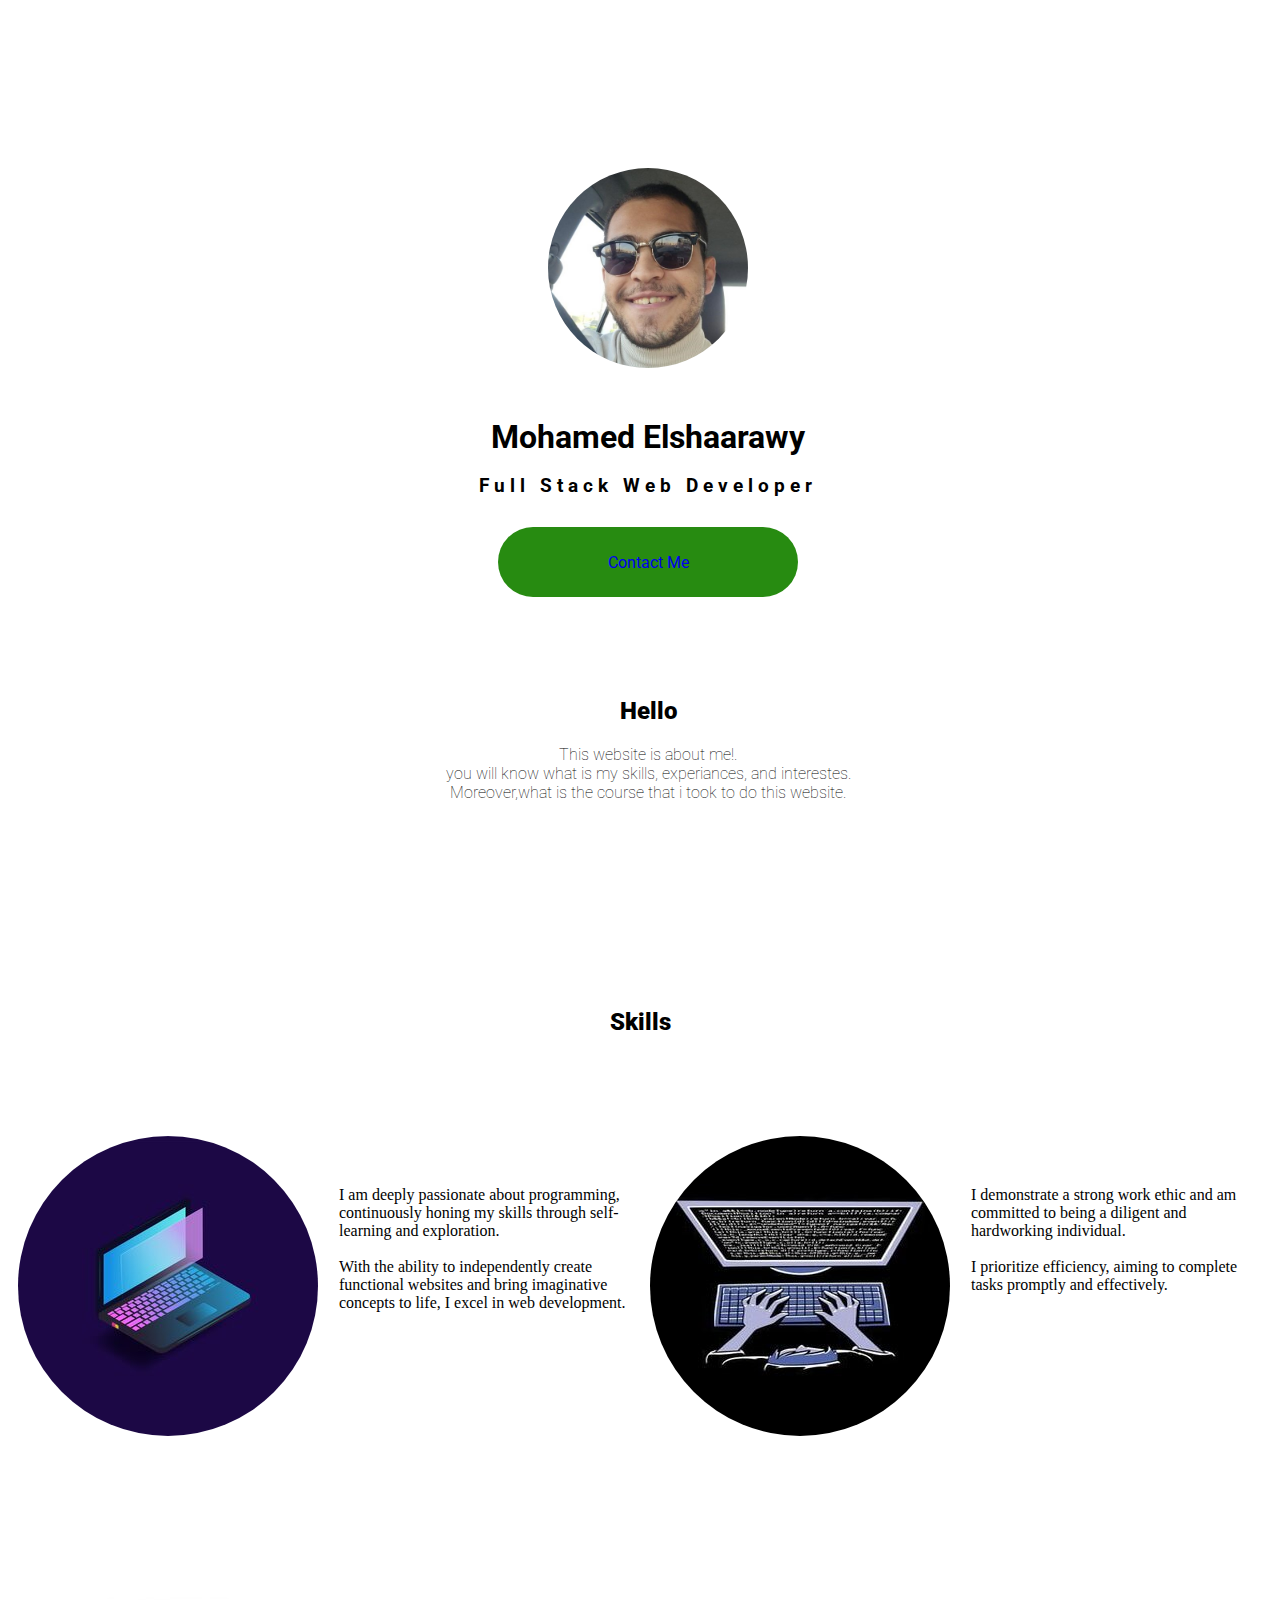
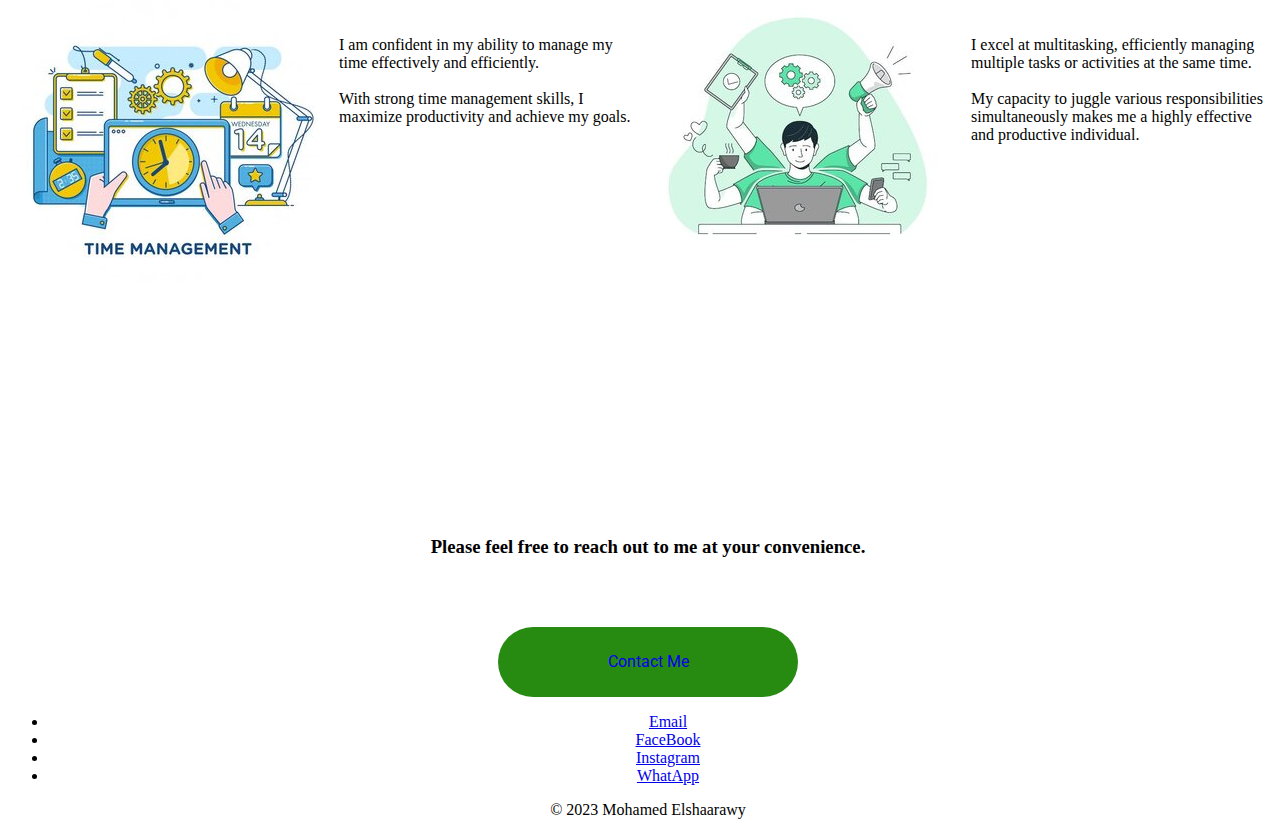
==== index.html @ 304c889e "Add files via upload" ====
<!DOCTYPE html>
<html lang="en" data-bs-theme = "dark">
<head>
    <meta charset="UTF-8">
    <meta name="viewport" content="width=device-width, initial-scale=1.0">
    <title>Document</title>
    <link href="https://cdn.jsdelivr.net/npm/bootstrap@5.3.0/dist/css/bootstrap.min.css" rel="stylesheet" integrity="sha384-9ndCyUaIbzAi2FUVXJi0CjmCapSmO7SnpJef0486qhLnuZ2cdeRhO02iuK6FUUVM" crossorigin="anonymous">
    <link rel = "stylesheet" href = "style.css">
</head>
<!-- name font: Roboto -->
<link rel="preconnect" href="https://fonts.googleapis.com">
<link rel="preconnect" href="https://fonts.gstatic.com" crossorigin>
<link href="https://fonts.googleapis.com/css2?family=Roboto:wght@300&display=swap" rel="stylesheet">
<body>
    <!-- hero section -->
    <div class = "hero">
        <div class = "block-of-me">
            <img class = "circle" src = "./me.jpg" alt = "photo of Mohamed Elshaarawy">
            <h1 class = "name">Mohamed Elshaarawy</h1> 
            <h3 class = "job">Full Stack Web Developer</h3>
            <div class = "botton">
                <a class = "botton-word" href = "http://127.0.0.1:3000/capstone project 2/contact.html">Contact Me</a>
            </div>
            <div class = "about">
                <h2 class = "hello">Hello</h2>
                <p class = "brief">This website is about me!.<br/>
                    you will know what is my skills, experiances, and interestes.<br/>
                    Moreover,what is the course that i took to do this website.
                </p>
            </div>        
        </div>
    </div>

    <!-- skills section -->
    <h2 class = "skills-title">Skills</h2>
    <div class = "skills">
        <div class = "skill-one">
            <img src = "./coding.jpg" alt = "coding image"/>
            <p>I am deeply passionate about programming, continuously honing my skills through self-learning and exploration.<br/><br/>
                With the ability to independently create functional websites and bring imaginative concepts to life, I excel in web development.
            </p>
        </div>
        <div class = "skill-two">
            <img src = "./hard-worker.jpg" alt = "hard working image"/>
            <p>I demonstrate a strong work ethic and am committed to being a diligent and hardworking individual.<br/><br/>
                I prioritize efficiency, aiming to complete tasks promptly and effectively.   
            </p> 
        </div>
        <div class = "skill-three">
            <img src = "./time-managment.jpg" alt = "tima managment image"/>
            <p>I am confident in my ability to manage my time effectively and efficiently.<br/><br/>
                With strong time management skills, I maximize productivity and achieve my goals.<br/><br/> 
            </p> 
        </div>
        <div class = "skill-four">
            <img src = "./multi-tasker.jpg" alt = "multi tasking image"/>
            <p>I excel at multitasking, efficiently managing multiple tasks or activities at the same time.<br/><br/>
                My capacity to juggle various responsibilities simultaneously makes me a highly effective and productive individual.
            </p>
        </div>
    </div>

    <!-- contact me -->
    <div class = "contact-section">
        <h3>Please feel free to reach out to me at your convenience.</h3>
        <div class = "botton-master-section">
            <div class = "botton-section">
                <a class = "botton-word" href = "http://127.0.0.1:3000/capstone project 2/contact.html">Contact Me</a>
            </div>
        </div>
        <div class="container">
            <footer class="py-3 my-4">
              <ul class="nav justify-content-center border-bottom pb-3 mb-3">
                <li class="nav-item"><a href="./contact.html" class="nav-link px-2 text-body-secondary">Email</a></li>
                <li class="nav-item"><a href="./contact.html" class="nav-link px-2 text-body-secondary">FaceBook</a></li>
                <li class="nav-item"><a href="./contact.html" class="nav-link px-2 text-body-secondary">Instagram</a></li>
                <li class="nav-item"><a href="./contact.html" class="nav-link px-2 text-body-secondary">WhatApp</a></li>
              </ul>
              <p class="text-center text-body-secondary">© 2023 Mohamed Elshaarawy</p>
            </footer>
          </div>
    </div>
</body>
</html>
---- style.css ----
.hero{
    height: 100vh;
    width:100vw;
    display: flex;
    flex-direction: column;
    justify-content: center;
    align-items: center;
}

.hero > .block-of-me{
    height: 500px;
    width: 500px;
    margin-top: -180px;
}

.hero > .block-of-me > .circle{
    border-radius: 50%;
    height: 200px;
    width: 200px;
    margin-left: 150px;
    margin-top: 50px;
    margin-bottom: 25px;
}

.hero > .block-of-me > .name{
    text-align: center;
    font-family: 'Roboto', sans-serif;
    margin-bottom: 10px;
}

.hero > .block-of-me > .job{
    text-align: center;
    font-family: 'Roboto', sans-serif;
    letter-spacing: 5px;
}

.hero > .block-of-me > .botton{
    border-radius: 50px;
    height: 70px;
    width: 300px;
    background-color: rgb(39, 139, 17);
    margin-left: 100px;
    margin-top: 30px;
    display: flex;
    justify-content: center;
    align-items: center;
}

.botton-word{
    text-align: center;
    font-family: 'Roboto', sans-serif;
    text-decoration: none !important;
}

.about > .hello{
    text-align: center;
    font-family: 'Roboto', sans-serif;
    font-weight: 900;
    margin-top: 100px;
}

.about > .brief{
    text-align: center;
    font-family: 'Roboto', sans-serif;
    font-weight: lighter;
    margin-top: 10px;
}


/* skills section */



.skills-title{
    text-align: center;
    font-family: 'Roboto', sans-serif;
    font-weight: 900;
    margin-top: 100px;
}

.skills{
    height: 100vh;
    display: grid;
    grid-template-columns: 1fr 1fr;
    grid-template-rows: 1fr 1fr;
    margin-top: 100px;
    margin-bottom: 100px;
}

.skills p{
    text-align: start;
    margin-top: 50px;
    margin-left: 10px;
}

.skills img{
    border-radius: 50%;
}

.skills > .skill-one{
    display: grid;
    grid-column: 1;
    grid-row: 1;
    margin-left: 10px;
    grid-template-columns: 1fr 1fr;
}

.skills > .skill-one > img{
    display: grid;
    grid-column: 1;
}


.skills > .skill-one > p{
    display: grid;
    grid-column: 2;
}

.skills > .skill-two{
    display: grid;
    grid-column: 2;
    grid-row: 1;
    margin-left: 10px;
    grid-template-columns: 1fr 1fr;
}

.skills > .skill-two > img{
    display: grid;
    grid-column: 1;
}


.skills > .skill-two > p{
    display: grid;
    grid-column: 2;
}


.skills > .skill-three{
    display: grid;
    grid-column: 1;
    grid-row: 2;
    margin-left: 10px;
    grid-template-columns: 1fr 1fr;
}

.skills > .skill-three > img{
    display: grid;
    grid-column: 1;
}


.skills > .skill-three > p{
    display: grid;
    grid-column: 2;
}


.skills > .skill-four{
    display: grid;
    grid-column: 2;
    grid-row: 2;
    margin-left: 10px;
    grid-template-columns: 1fr 1fr;
}

.skills > .skill-four > img{
    display: grid;
    grid-column: 1;
}


.skills > .skill-four > p{
    display: grid;
    grid-column: 2;
}

/* contact me section */
.contact-section{
    height: 30vh;
    width:100vw;
    text-align: center;
    align-items: center;
}

.contact-section > .botton-master-section{
    display: flex;
    justify-content: center;
    align-items: center;
}

.botton-section{
    border-radius: 50px;
    height: 70px;
    width: 300px;
    background-color: rgb(39, 139, 17);
    margin-top: 50px;
    display: flex;
    justify-content: center;
    align-items: center;
}

/* laptops */
@media (width <= 992px){
    /* skills section */

    .skills p{
        text-align: start;
        width:300px;
    }
        
    .skills > .skill-one{
        display: grid;
        grid-template-columns: 0;
        justify-content: center;
    }
    
    .skills > .skill-one > img{
        display: grid;
        grid-row: 1;
    }
    
    
    .skills > .skill-one > p{
        display: grid;
        grid-row: 2;
    }
    
    .skills > .skill-two{
        display: grid;
        grid-template-rows: 1fr 1fr;
        grid-template-columns: 0;
        justify-content: center;
    }
    
    .skills > .skill-two > img{
        display: grid;
        grid-row: 1;
    }
    
    
    .skills > .skill-two > p{
        display: grid;
        grid-row: 2;
    }
    
    
    .skills > .skill-three{
        display: grid;
        grid-template-rows: 1fr 1fr;
        grid-template-columns: 0;
        justify-content: center;
    }
    
    .skills > .skill-three > img{
        display: grid;
        grid-row: 1;
    }
    
    
    .skills > .skill-three > p{
        display: grid;
        grid-row: 2;
    }
    
    
    .skills > .skill-four{
        display: grid;
        grid-template-rows: 1fr 1fr;
        grid-template-columns: 0;
        justify-content: center;
    }
    
    .skills > .skill-four > img{
        display: grid;
        grid-row: 1;
    }
    
    
    .skills > .skill-four > p{
        display: grid;
        grid-row: 2;
    }
    
    /* contact me section */
    .contact-section{
        margin-top: 550px;
    }
}



/* tablits */
@media (width <= 768px){

    /* skills section */
    
    .skills{
        height: 200vh;
        display: grid;
        grid-template-rows: 1fr 1fr 1fr 1fr;
        display: flex;
        flex-direction: column;
        align-content: center;
    }
    
    .skills p{
        text-align: center;
    }
        
    .skills > .skill-one{
        display: grid;
        grid-row: 1;
        grid-template-rows: 1fr 1fr;
        width: 100vw;
        margin-bottom: 50px;
        margin-left: 0;
        justify-content: center;
    }
    
    .skills > .skill-two{
        display: grid;
        grid-row: 2;
        grid-template-rows: 1fr 1fr;
        margin-bottom: 50px;
        margin-left: 0;
        justify-content: center;
        width: 100vw;
    }    
    
    .skills > .skill-three{
        display: grid;
        grid-row: 3;
        grid-template-rows: 1fr 1fr;
        margin-bottom: 50px;
        margin-left: 0;
        justify-content: center;
        width: 100vw;
    }

    .skills > .skill-four{
        display: grid;
        grid-row: 4;
        grid-template-rows: 1fr 1fr;
        margin-bottom: 50px;
        margin-left: 0;
        justify-content: center;
        width: 100vw;
    }
    
    /* contact me section */
    .contact-section{
        margin-top: 1200px;
    }.hero{
        height: 100vh;
        width:100vw;
        display: flex;
        flex-direction: column;
        justify-content: center;
        align-items: center;
    }
    

}



/* phones */
@media (width <= 600px){

    .hero > .block-of-me{
        margin-bottom: 50px;
    }
    
    .hero > .block-of-me > .circle{
        height: 100px;
        width: 100px;
        margin-left: 200px;
        margin-top: 50px;
        margin-bottom: 25px;
    }
    
    .hero > .block-of-me > .name{
        font-size:large;
    }
    
    .hero > .block-of-me > .job{
        font-size:large;
    }
    
    .hero > .block-of-me > .botton{
        height: 35px;
        width: 150px;
        margin-left: 180px;
        margin-bottom: 0;
    }
    
    .botton-word{
        font-size:small;
    }
    
    .about > .hello{
        margin-top: 50px;
        font-size:large;
    }
    
    .about > .brief{
        font-size:small;
    }
    
    
    /* skills section */    
    
    .skills-title{
        font-size:large;
        margin-top: -200px;
        margin-right: 0px;
        margin-bottom: -50px;
        margin-left: 25px;
    }
    
    .skills{
        height: 50vh;/*****/
    }
    
    .skills p{
        font-size:small;
    }
        
    .skills img{
        height: 150px;
        width: 150px;
    }
    
    .skills > .skill-one{
        display: flex;
        flex-direction: column;
        align-items: center;
    }
    
    .skills > .skill-two{
        display: flex;
        flex-direction: column;
        align-items: center;
    }    
    
    .skills > .skill-three{
        display: flex;
        flex-direction: column;
        align-items: center;
    }

    .skills > .skill-four{
        display: flex;
        flex-direction: column;
        align-items: center;
    }
    
    /* contact me section */
    .contact-section{
        margin-top: 1200px;
    }

    .botton-section{
        height: 35px;
        width: 150px;
        display: flex;
        justify-content: center;
        flex-direction: column;
        align-items: center;
    }
        
    h3{
        font-size: large;
    }
    
}
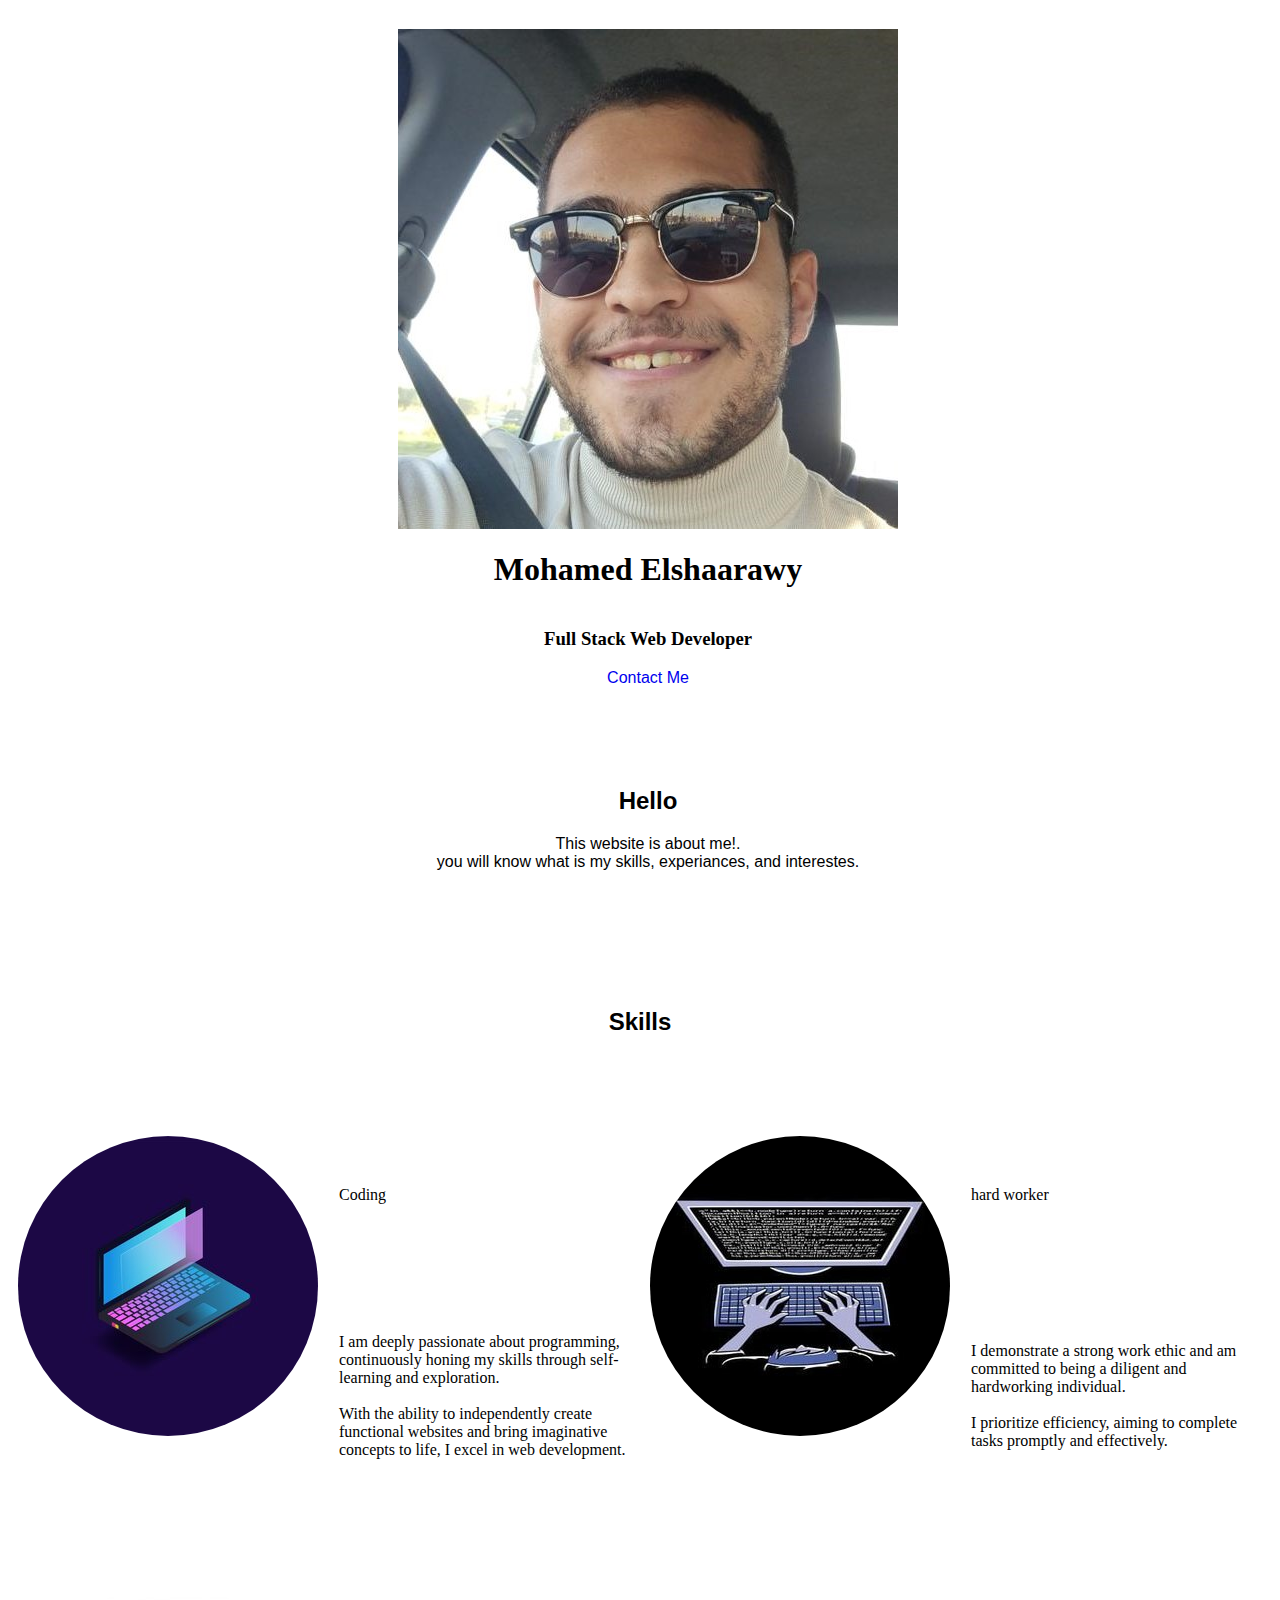
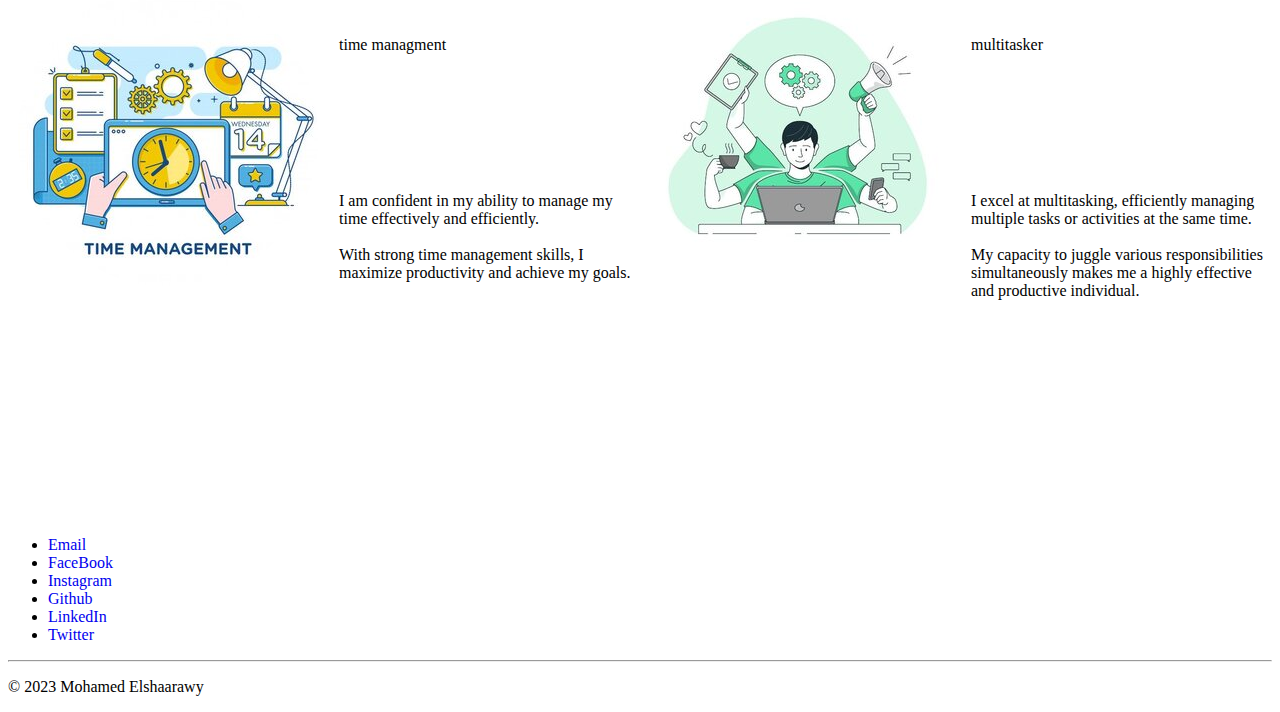
==== commit 9f441b43: "Update index.html" ====
--- a/index.html
+++ b/index.html
@@ -4,81 +4,70 @@
     <meta charset="UTF-8">
     <meta name="viewport" content="width=device-width, initial-scale=1.0">
     <title>Document</title>
-    <link href="https://cdn.jsdelivr.net/npm/bootstrap@5.3.0/dist/css/bootstrap.min.css" rel="stylesheet" integrity="sha384-9ndCyUaIbzAi2FUVXJi0CjmCapSmO7SnpJef0486qhLnuZ2cdeRhO02iuK6FUUVM" crossorigin="anonymous">
-    <link rel = "stylesheet" href = "style.css">
+    <link rel="stylesheet" href="style.css">
 </head>
-<!-- name font: Roboto -->
-<link rel="preconnect" href="https://fonts.googleapis.com">
-<link rel="preconnect" href="https://fonts.gstatic.com" crossorigin>
-<link href="https://fonts.googleapis.com/css2?family=Roboto:wght@300&display=swap" rel="stylesheet">
 <body>
     <!-- hero section -->
     <div class = "hero">
-        <div class = "block-of-me">
-            <img class = "circle" src = "./me.jpg" alt = "photo of Mohamed Elshaarawy">
-            <h1 class = "name">Mohamed Elshaarawy</h1> 
-            <h3 class = "job">Full Stack Web Developer</h3>
-            <div class = "botton">
-                <a class = "botton-word" href = "http://127.0.0.1:3000/capstone project 2/contact.html">Contact Me</a>
-            </div>
-            <div class = "about">
-                <h2 class = "hello">Hello</h2>
-                <p class = "brief">This website is about me!.<br/>
-                    you will know what is my skills, experiances, and interestes.<br/>
-                    Moreover,what is the course that i took to do this website.
-                </p>
-            </div>        
+        <img title = "Mohamed" class = "circle" src = "./me.jpg" alt = "photo of Mohamed Elshaarawy">
+        <h1 class = "name">Mohamed Elshaarawy</h1> 
+        <h3 class = "job">Full Stack Web Developer</h3>
+        <div class = "botton" onclick = "myfunction()">
+            <a class = "botton-word" href = "http://127.0.0.1:3000/capstone 2/version 2/contact.html">Contact Me</a>
         </div>
+        <div class = "about">
+            <h2 class = "hello">Hello</h2>
+            <p class = "brief">This website is about me!.<br/>
+                you will know what is my skills, experiances, and interestes.<br/>
+            </p>
+        </div>        
     </div>
 
     <!-- skills section -->
-    <h2 class = "skills-title">Skills</h2>
-    <div class = "skills">
-        <div class = "skill-one">
-            <img src = "./coding.jpg" alt = "coding image"/>
-            <p>I am deeply passionate about programming, continuously honing my skills through self-learning and exploration.<br/><br/>
-                With the ability to independently create functional websites and bring imaginative concepts to life, I excel in web development.
-            </p>
-        </div>
-        <div class = "skill-two">
-            <img src = "./hard-worker.jpg" alt = "hard working image"/>
-            <p>I demonstrate a strong work ethic and am committed to being a diligent and hardworking individual.<br/><br/>
-                I prioritize efficiency, aiming to complete tasks promptly and effectively.   
-            </p> 
-        </div>
-        <div class = "skill-three">
-            <img src = "./time-managment.jpg" alt = "tima managment image"/>
-            <p>I am confident in my ability to manage my time effectively and efficiently.<br/><br/>
-                With strong time management skills, I maximize productivity and achieve my goals.<br/><br/> 
-            </p> 
-        </div>
-        <div class = "skill-four">
-            <img src = "./multi-tasker.jpg" alt = "multi tasking image"/>
-            <p>I excel at multitasking, efficiently managing multiple tasks or activities at the same time.<br/><br/>
-                My capacity to juggle various responsibilities simultaneously makes me a highly effective and productive individual.
-            </p>
-        </div>
+    <div id="skill-container">
+        <h2 class = "skills-title">Skills</h2>
+        <div class = "skills">
+            <div class = "skill-one">
+                <img src = "./coding.jpg" alt = "coding image"/>
+                <p><span>Coding</span><br>I am deeply passionate about programming, continuously honing my skills through self-learning and exploration.<br/><br/>
+                    With the ability to independently create functional websites and bring imaginative concepts to life, I excel in web development.
+                </p>
+            </div>
+            <div class = "skill-two">
+                <img src = "./hard-worker.jpg" alt = "hard working image"/>
+                <p><span>hard worker</span><br>I demonstrate a strong work ethic and am committed to being a diligent and hardworking individual.<br/><br/>
+                    I prioritize efficiency, aiming to complete tasks promptly and effectively.   
+                </p> 
+            </div>
+            <div class = "skill-three">
+                <img src = "./time-managment.jpg" alt = "tima managment image"/>
+                <p><span>time managment</span><br>I am confident in my ability to manage my time effectively and efficiently.<br/><br/>
+                    With strong time management skills, I maximize productivity and achieve my goals.<br/><br/> 
+                </p> 
+            </div>
+            <div class = "skill-four">
+                <img src = "./multi-tasker.jpg" alt = "multi tasking image"/>
+                <p><span>multitasker</span><br>I excel at multitasking, efficiently managing multiple tasks or activities at the same time.<br/><br/>
+                    My capacity to juggle various responsibilities simultaneously makes me a highly effective and productive individual.
+                </p>
+            </div>
+        </div>    
     </div>
+    <!-- contact me -->
+    <footer>
+        <ul>
+        <li><a style = "text-decoration: none;" href="./contact.html">Email</a></li>
+        <li><a style = "text-decoration: none;" href="./contact.html">FaceBook</a></li>
+        <li><a style = "text-decoration: none;" href="./contact.html">Instagram</a></li>
+        <li><a style = "text-decoration: none;" href="./contact.html">Github</a></li>
+        <li><a style = "text-decoration: none;" href="./contact.html">LinkedIn</a></li>
+        <li><a style = "text-decoration: none;" href="./contact.html">Twitter</a></li>
+        </ul>
+        <hr>
+        <p class="text-center text-body-secondary">© 2023 Mohamed Elshaarawy</p>
+    </footer>
+    <script src="https://ajax.googleapis.com/ajax/libs/jquery/3.7.0/jquery.min.js"></script>
+    <script src="index.js" charset="UTF-8"></script>
 
-    <!-- contact me -->
-    <div class = "contact-section">
-        <h3>Please feel free to reach out to me at your convenience.</h3>
-        <div class = "botton-master-section">
-            <div class = "botton-section">
-                <a class = "botton-word" href = "http://127.0.0.1:3000/capstone project 2/contact.html">Contact Me</a>
-            </div>
-        </div>
-        <div class="container">
-            <footer class="py-3 my-4">
-              <ul class="nav justify-content-center border-bottom pb-3 mb-3">
-                <li class="nav-item"><a href="./contact.html" class="nav-link px-2 text-body-secondary">Email</a></li>
-                <li class="nav-item"><a href="./contact.html" class="nav-link px-2 text-body-secondary">FaceBook</a></li>
-                <li class="nav-item"><a href="./contact.html" class="nav-link px-2 text-body-secondary">Instagram</a></li>
-                <li class="nav-item"><a href="./contact.html" class="nav-link px-2 text-body-secondary">WhatApp</a></li>
-              </ul>
-              <p class="text-center text-body-secondary">© 2023 Mohamed Elshaarawy</p>
-            </footer>
-          </div>
-    </div>
 </body>
-</html>+</html>
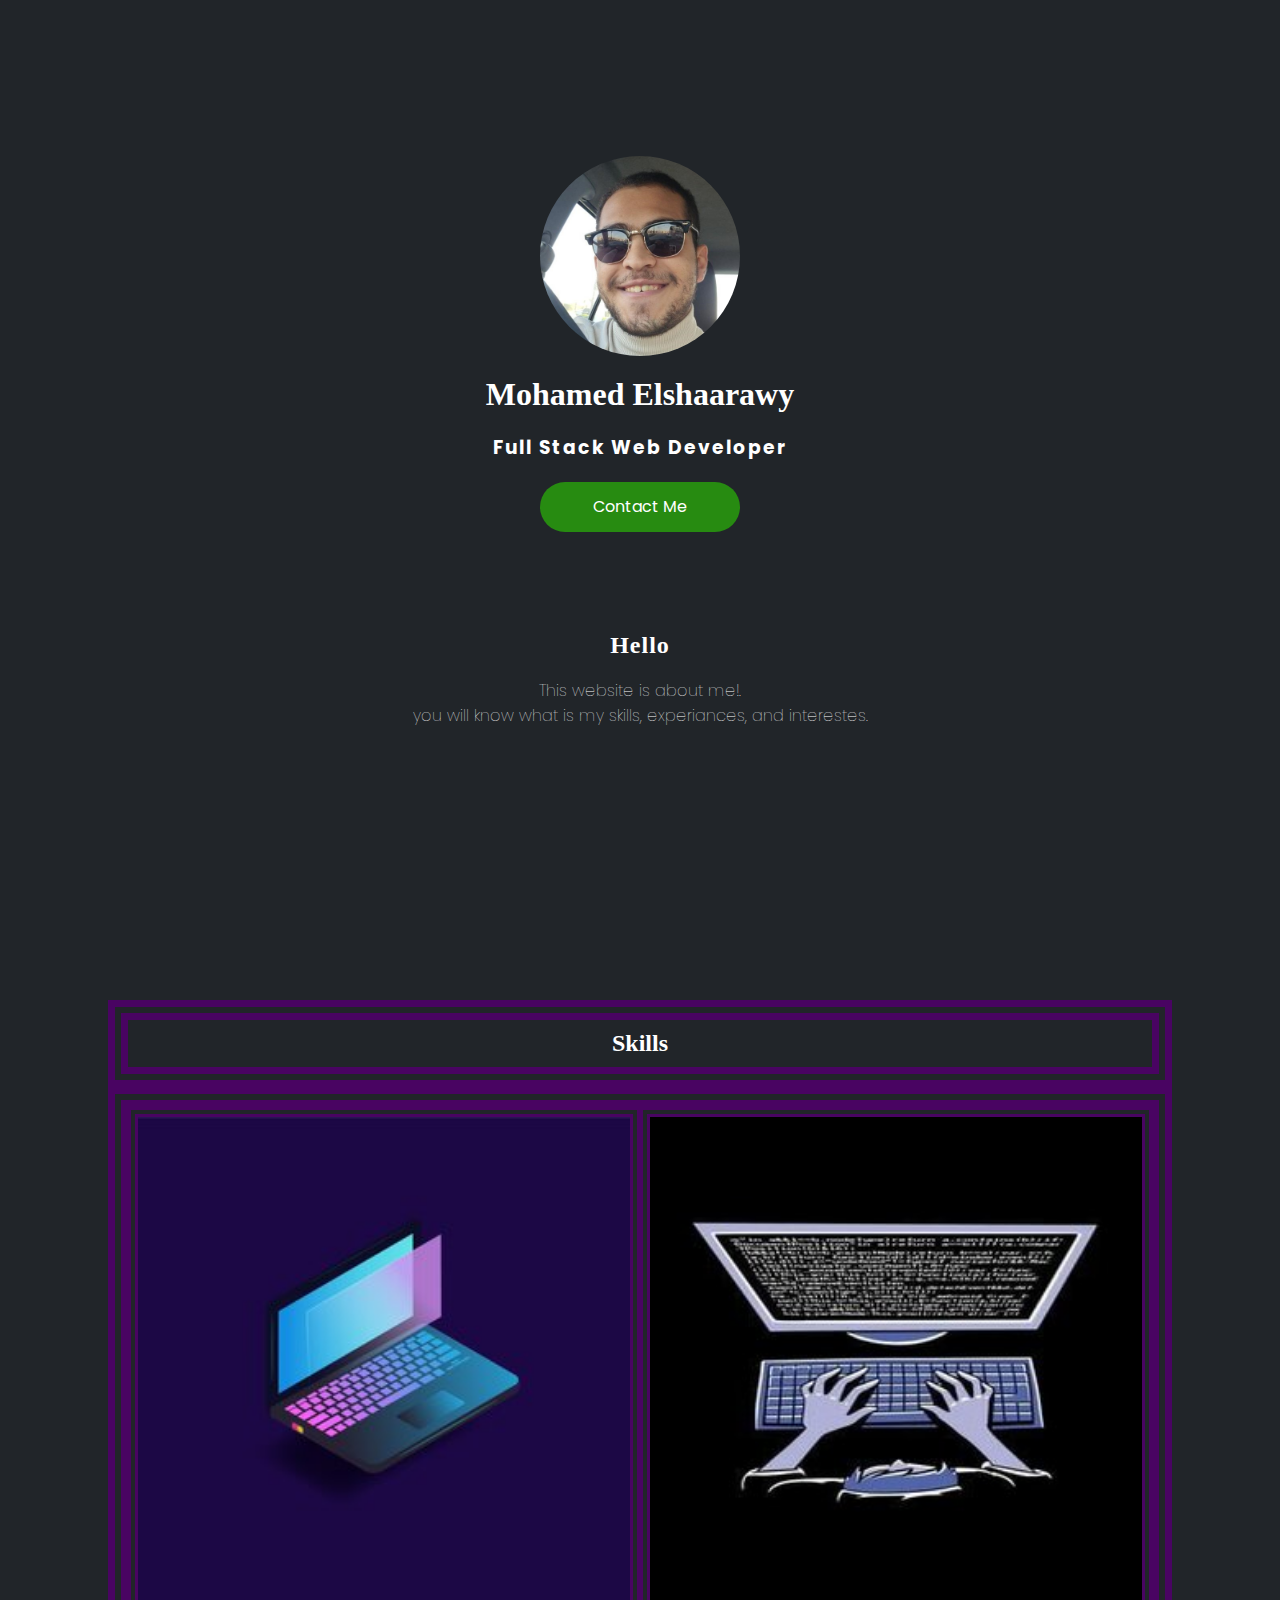
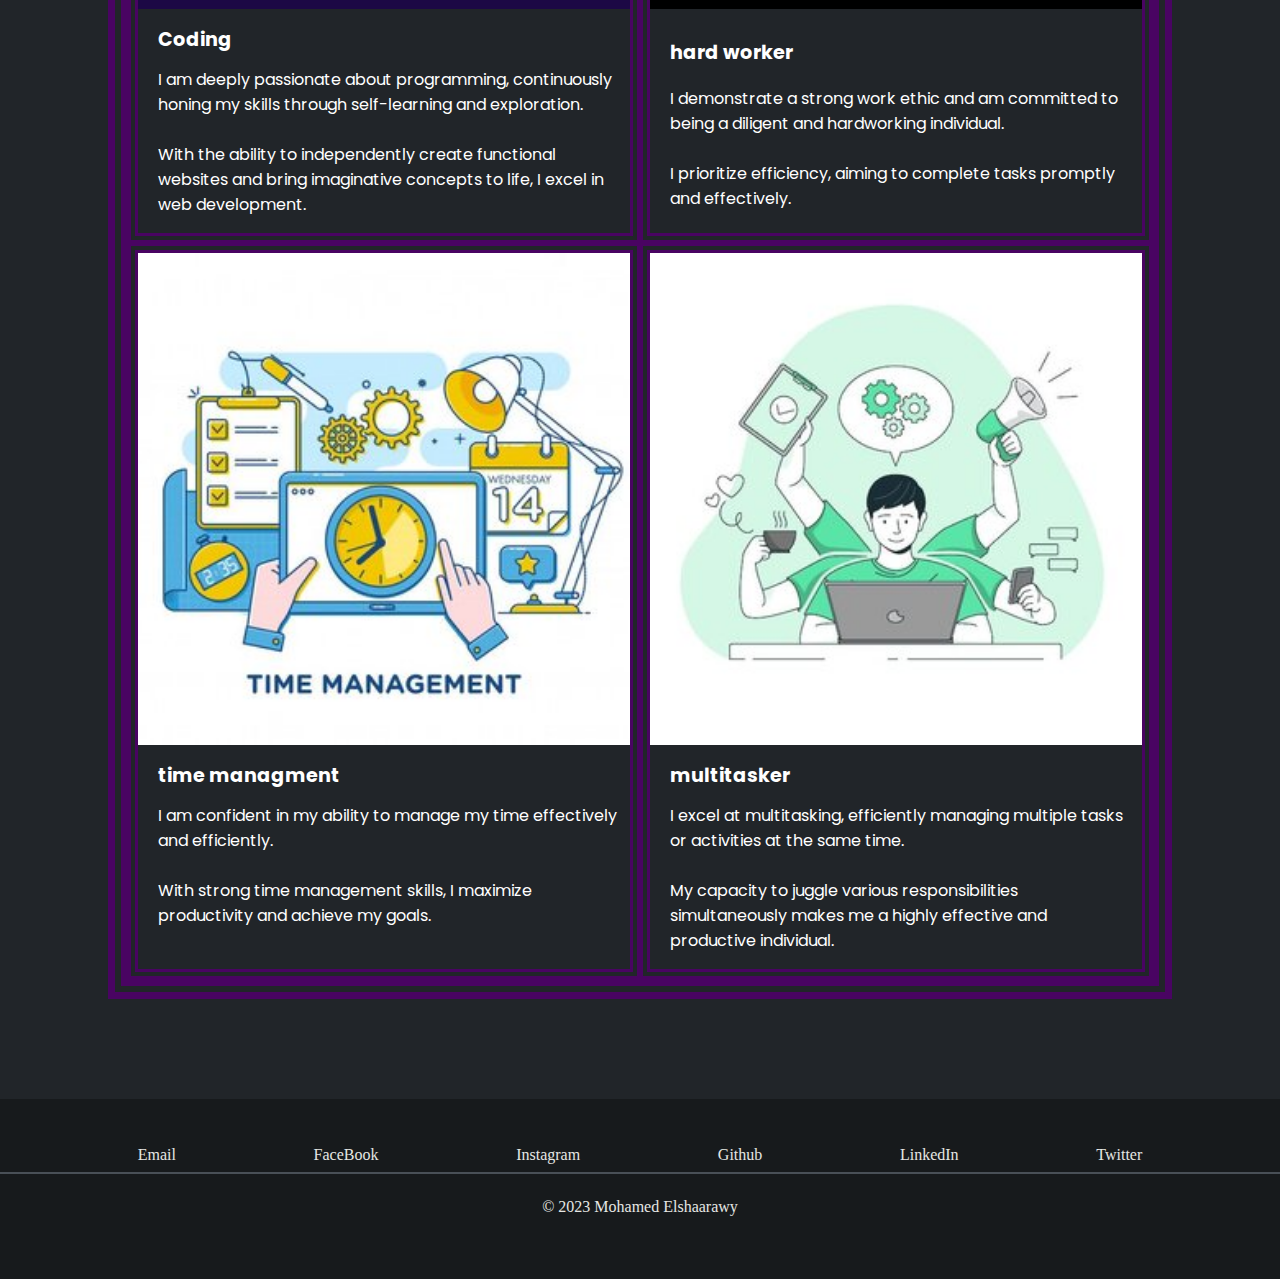
==== commit fcdfecc6: "Update index.html" ====
--- a/index.html
+++ b/index.html
@@ -13,7 +13,7 @@
         <h1 class = "name">Mohamed Elshaarawy</h1> 
         <h3 class = "job">Full Stack Web Developer</h3>
         <div class = "botton" onclick = "myfunction()">
-            <a class = "botton-word" href = "http://127.0.0.1:3000/capstone 2/version 2/contact.html">Contact Me</a>
+            <a class = "botton-word" href="./contact.html">Contact Me</a>
         </div>
         <div class = "about">
             <h2 class = "hello">Hello</h2>
--- a/style.css
+++ b/style.css
@@ -1,477 +1,336 @@
+/* general */
+@import url('https://fonts.googleapis.com/css2?family=Poppins:wght@300&display=swap');
+
+body{
+    background-color: #212529;
+    margin: 0;
+    padding: 0;
+    color: white;
+    overflow-x: hidden;
+}
+
+/* hero section */
 .hero{
+    display: flex;
+    flex-direction: column;
+    justify-content: center;
+    align-items: center;
     height: 100vh;
     width:100vw;
-    display: flex;
-    flex-direction: column;
-    justify-content: center;
-    align-items: center;
-}
-
-.hero > .block-of-me{
-    height: 500px;
-    width: 500px;
-    margin-top: -180px;
-}
-
-.hero > .block-of-me > .circle{
+}
+
+.hero .circle{
     border-radius: 50%;
     height: 200px;
     width: 200px;
-    margin-left: 150px;
-    margin-top: 50px;
-    margin-bottom: 25px;
-}
-
-.hero > .block-of-me > .name{
-    text-align: center;
-    font-family: 'Roboto', sans-serif;
-    margin-bottom: 10px;
-}
-
-.hero > .block-of-me > .job{
-    text-align: center;
-    font-family: 'Roboto', sans-serif;
-    letter-spacing: 5px;
-}
-
-.hero > .block-of-me > .botton{
+}
+
+.hero .name{
+    text-align: center;
+    margin: 0;
+    padding: 0;
+    padding: 20px 0;
+}
+
+.hero .job{
+    text-align: center;
+    font-family: 'Poppins', sans-serif;
+    letter-spacing: 2px;
+    margin: 0;
+    padding: 0;
+}
+
+.hero .botton{
+    justify-content: center;
+    align-items: center;
     border-radius: 50px;
-    height: 70px;
-    width: 300px;
+    height: 50px;
+    width: 200px;
     background-color: rgb(39, 139, 17);
-    margin-left: 100px;
-    margin-top: 30px;
-    display: flex;
-    justify-content: center;
-    align-items: center;
+    display: flex;
+    margin-top: 20px;
+    cursor: pointer;
 }
 
 .botton-word{
     text-align: center;
-    font-family: 'Roboto', sans-serif;
+    font-family: 'Poppins', sans-serif;
     text-decoration: none !important;
-}
-
-.about > .hello{
-    text-align: center;
-    font-family: 'Roboto', sans-serif;
+    color: white;
+}
+
+.botton:hover{
+    background-color: rgba(39, 139, 17, 0.619);
+}
+
+/* about */
+.about .hello{
+    text-align: center;
     font-weight: 900;
     margin-top: 100px;
-}
-
-.about > .brief{
-    text-align: center;
-    font-family: 'Roboto', sans-serif;
+    letter-spacing: 1px;
+}
+
+.about .brief{
+    text-align: center;
+    font-family: 'Poppins', sans-serif;
     font-weight: lighter;
     margin-top: 10px;
 }
 
 
 /* skills section */
-
-
+#skill-container{
+    display: flex;
+    justify-content: center;
+    align-items: center;
+    flex-direction: column;
+    margin-bottom: 100px;
+}
+
+#skill-container p{
+    font-family: 'Poppins', sans-serif;
+    margin-left: 20px;
+    margin-right: 10px;
+    line-height: 25px;
+}
+
+#skill-container span{
+    font-weight: bold;
+    font-size: larger;
+    margin: 0;
+    padding: 0;
+    margin-top: 2px;
+    margin-bottom: -10px;
+}
 
 .skills-title{
     text-align: center;
-    font-family: 'Roboto', sans-serif;
     font-weight: 900;
+    margin: 0;
+    padding: 0;
     margin-top: 100px;
+    border: 20px double #490462;
+    width: 80%;
+    padding: 10px 0px;
 }
 
 .skills{
-    height: 100vh;
     display: grid;
     grid-template-columns: 1fr 1fr;
     grid-template-rows: 1fr 1fr;
-    margin-top: 100px;
-    margin-bottom: 100px;
-}
-
-.skills p{
-    text-align: start;
-    margin-top: 50px;
-    margin-left: 10px;
-}
-
-.skills img{
-    border-radius: 50%;
-}
-
-.skills > .skill-one{
+    border: 20px double #490462;
+    width: 80%;
+    height: 20%;
+}
+
+.skills .skill-one{
     display: grid;
     grid-column: 1;
     grid-row: 1;
-    margin-left: 10px;
-    grid-template-columns: 1fr 1fr;
-}
-
-.skills > .skill-one > img{
-    display: grid;
-    grid-column: 1;
-}
-
-
-.skills > .skill-one > p{
-    display: grid;
-    grid-column: 2;
-}
-
-.skills > .skill-two{
+    grid-template-columns: 1fr 1fr;
+    border: 10px double #490462;
+}
+
+.skill-one img{
+    display: grid;
+    grid-column: 1;
+}
+
+
+.skill-one p{
+    display: grid;
+    grid-column: 2;
+}
+
+.skills .skill-two{
     display: grid;
     grid-column: 2;
     grid-row: 1;
-    margin-left: 10px;
-    grid-template-columns: 1fr 1fr;
-}
-
-.skills > .skill-two > img{
-    display: grid;
-    grid-column: 1;
-}
-
-
-.skills > .skill-two > p{
-    display: grid;
-    grid-column: 2;
-}
-
-
-.skills > .skill-three{
+    grid-template-columns: 1fr 1fr;
+    border: 10px double #490462;
+}
+
+.skill-two img{
+    display: grid;
+    grid-column: 1;
+}
+
+
+.skill-two p{
+    display: grid;
+    grid-column: 2;
+}
+
+
+.skills .skill-three{
     display: grid;
     grid-column: 1;
     grid-row: 2;
-    margin-left: 10px;
-    grid-template-columns: 1fr 1fr;
-}
-
-.skills > .skill-three > img{
-    display: grid;
-    grid-column: 1;
-}
-
-
-.skills > .skill-three > p{
-    display: grid;
-    grid-column: 2;
-}
-
-
-.skills > .skill-four{
+    grid-template-columns: 1fr 1fr;
+    border: 10px double #490462;
+}
+
+.skill-three img{
+    display: grid;
+    grid-column: 1;
+}
+
+
+.skill-three p{
+    display: grid;
+    grid-column: 2;
+}
+
+
+.skills .skill-four{
     display: grid;
     grid-column: 2;
     grid-row: 2;
-    margin-left: 10px;
-    grid-template-columns: 1fr 1fr;
-}
-
-.skills > .skill-four > img{
-    display: grid;
-    grid-column: 1;
-}
-
-
-.skills > .skill-four > p{
+    grid-template-columns: 1fr 1fr;
+    border: 10px double #490462;
+}
+
+.skill-four img{
+    display: grid;
+    grid-column: 1;
+}
+
+
+.skill-four p{
     display: grid;
     grid-column: 2;
 }
 
 /* contact me section */
-.contact-section{
-    height: 30vh;
-    width:100vw;
-    text-align: center;
-    align-items: center;
-}
-
-.contact-section > .botton-master-section{
-    display: flex;
+footer{
+    display: flex;
+    flex-direction: column;
+    align-items: center;
     justify-content: center;
-    align-items: center;
-}
-
-.botton-section{
-    border-radius: 50px;
-    height: 70px;
-    width: 300px;
-    background-color: rgb(39, 139, 17);
-    margin-top: 50px;
-    display: flex;
-    justify-content: center;
-    align-items: center;
+    text-align: center;
+
+    margin: 0;
+    padding: 0;
+    background-color: #171a1c;
+    width: 100vw;
+    height: 20vh;
+}
+
+footer ul{
+    display: flex;
+    justify-content: space-evenly;
+    align-items: center;
+    list-style: none;
+    width: 100%;
+    margin: 0;
+    padding: 0;
+}
+
+footer a{
+    color: #e6e7e4;
+}
+
+footer p{
+    color: #e6e7e4;
+}
+
+hr {
+    width: 100%;
+    border: 1px solid #495057;
 }
 
 /* laptops */
-@media (width <= 992px){
+@media (max-width:1500px){
     /* skills section */
-
-    .skills p{
-        text-align: start;
-        width:300px;
-    }
-        
-    .skills > .skill-one{
-        display: grid;
-        grid-template-columns: 0;
-        justify-content: center;
-    }
-    
-    .skills > .skill-one > img{
+    .skill .skill-one{
+        grid-template-rows: 1fr 1fr;
+        grid-template-columns: none;
+    }
+    .skill-one img{
         display: grid;
         grid-row: 1;
-    }
-    
-    
-    .skills > .skill-one > p{
+        grid-column: none;
+        width: 100%;
+    }
+    
+    .skill-one p{
         display: grid;
         grid-row: 2;
-    }
-    
-    .skills > .skill-two{
-        display: grid;
+        grid-column: none;
+    }
+    
+    .skill .skill-two{
         grid-template-rows: 1fr 1fr;
-        grid-template-columns: 0;
-        justify-content: center;
-    }
-    
-    .skills > .skill-two > img{
+        grid-template-columns: none;
+    }
+    .skill-two img{
         display: grid;
         grid-row: 1;
-    }
-    
-    
-    .skills > .skill-two > p{
+        grid-column: none;
+        width: 100%;
+    }
+    
+    .skill-two p{
         display: grid;
         grid-row: 2;
-    }
-    
-    
-    .skills > .skill-three{
-        display: grid;
+        grid-column: none;
+    }
+    
+    .skill .skill-three{
         grid-template-rows: 1fr 1fr;
-        grid-template-columns: 0;
-        justify-content: center;
-    }
-    
-    .skills > .skill-three > img{
+        grid-template-columns: none;
+    }
+    .skill-three img{
         display: grid;
         grid-row: 1;
-    }
-    
-    
-    .skills > .skill-three > p{
+        grid-column: none;
+        width: 100%;
+    }
+    
+    .skill-three p{
         display: grid;
         grid-row: 2;
-    }
-    
-    
-    .skills > .skill-four{
-        display: grid;
+        grid-column: none;
+    }
+
+    .skill .skill-four{
         grid-template-rows: 1fr 1fr;
-        grid-template-columns: 0;
-        justify-content: center;
-    }
-    
-    .skills > .skill-four > img{
+        grid-template-columns: none;
+    }
+    .skill-four img{
         display: grid;
         grid-row: 1;
-    }
-    
-    
-    .skills > .skill-four > p{
+        grid-column: none;
+        width: 100%;
+    }
+
+    .skill-four p{
         display: grid;
         grid-row: 2;
-    }
-    
+        grid-column: none;
+    }
+}
+
+
+
+/* tablits */
+@media (max-width:768px){
+    /* skills section */
+    .skills{
+        display: block;
+    }
+}
+
+/* small phones */
+@media(max-width:400px){
     /* contact me section */
-    .contact-section{
-        margin-top: 550px;
-    }
-}
-
-
-
-/* tablits */
-@media (width <= 768px){
-
-    /* skills section */
-    
-    .skills{
-        height: 200vh;
-        display: grid;
-        grid-template-rows: 1fr 1fr 1fr 1fr;
-        display: flex;
+    footer{
+        height:35vh;
+    }
+    footer ul{
         flex-direction: column;
-        align-content: center;
-    }
-    
-    .skills p{
-        text-align: center;
-    }
-        
-    .skills > .skill-one{
-        display: grid;
-        grid-row: 1;
-        grid-template-rows: 1fr 1fr;
-        width: 100vw;
-        margin-bottom: 50px;
-        margin-left: 0;
-        justify-content: center;
-    }
-    
-    .skills > .skill-two{
-        display: grid;
-        grid-row: 2;
-        grid-template-rows: 1fr 1fr;
-        margin-bottom: 50px;
-        margin-left: 0;
-        justify-content: center;
-        width: 100vw;
-    }    
-    
-    .skills > .skill-three{
-        display: grid;
-        grid-row: 3;
-        grid-template-rows: 1fr 1fr;
-        margin-bottom: 50px;
-        margin-left: 0;
-        justify-content: center;
-        width: 100vw;
-    }
-
-    .skills > .skill-four{
-        display: grid;
-        grid-row: 4;
-        grid-template-rows: 1fr 1fr;
-        margin-bottom: 50px;
-        margin-left: 0;
-        justify-content: center;
-        width: 100vw;
-    }
-    
-    /* contact me section */
-    .contact-section{
-        margin-top: 1200px;
-    }.hero{
-        height: 100vh;
-        width:100vw;
-        display: flex;
-        flex-direction: column;
-        justify-content: center;
-        align-items: center;
-    }
-    
-
-}
-
-
-
-/* phones */
-@media (width <= 600px){
-
-    .hero > .block-of-me{
-        margin-bottom: 50px;
-    }
-    
-    .hero > .block-of-me > .circle{
-        height: 100px;
-        width: 100px;
-        margin-left: 200px;
-        margin-top: 50px;
-        margin-bottom: 25px;
-    }
-    
-    .hero > .block-of-me > .name{
-        font-size:large;
-    }
-    
-    .hero > .block-of-me > .job{
-        font-size:large;
-    }
-    
-    .hero > .block-of-me > .botton{
-        height: 35px;
-        width: 150px;
-        margin-left: 180px;
-        margin-bottom: 0;
-    }
-    
-    .botton-word{
-        font-size:small;
-    }
-    
-    .about > .hello{
-        margin-top: 50px;
-        font-size:large;
-    }
-    
-    .about > .brief{
-        font-size:small;
-    }
-    
-    
-    /* skills section */    
-    
-    .skills-title{
-        font-size:large;
-        margin-top: -200px;
-        margin-right: 0px;
-        margin-bottom: -50px;
-        margin-left: 25px;
-    }
-    
-    .skills{
-        height: 50vh;/*****/
-    }
-    
-    .skills p{
-        font-size:small;
-    }
-        
-    .skills img{
-        height: 150px;
-        width: 150px;
-    }
-    
-    .skills > .skill-one{
-        display: flex;
-        flex-direction: column;
-        align-items: center;
-    }
-    
-    .skills > .skill-two{
-        display: flex;
-        flex-direction: column;
-        align-items: center;
-    }    
-    
-    .skills > .skill-three{
-        display: flex;
-        flex-direction: column;
-        align-items: center;
-    }
-
-    .skills > .skill-four{
-        display: flex;
-        flex-direction: column;
-        align-items: center;
-    }
-    
-    /* contact me section */
-    .contact-section{
-        margin-top: 1200px;
-    }
-
-    .botton-section{
-        height: 35px;
-        width: 150px;
-        display: flex;
-        justify-content: center;
-        flex-direction: column;
-        align-items: center;
-    }
-        
-    h3{
-        font-size: large;
-    }
-    
-}+        padding-bottom: 10px;
+        line-height: 30px;
+    }
+}
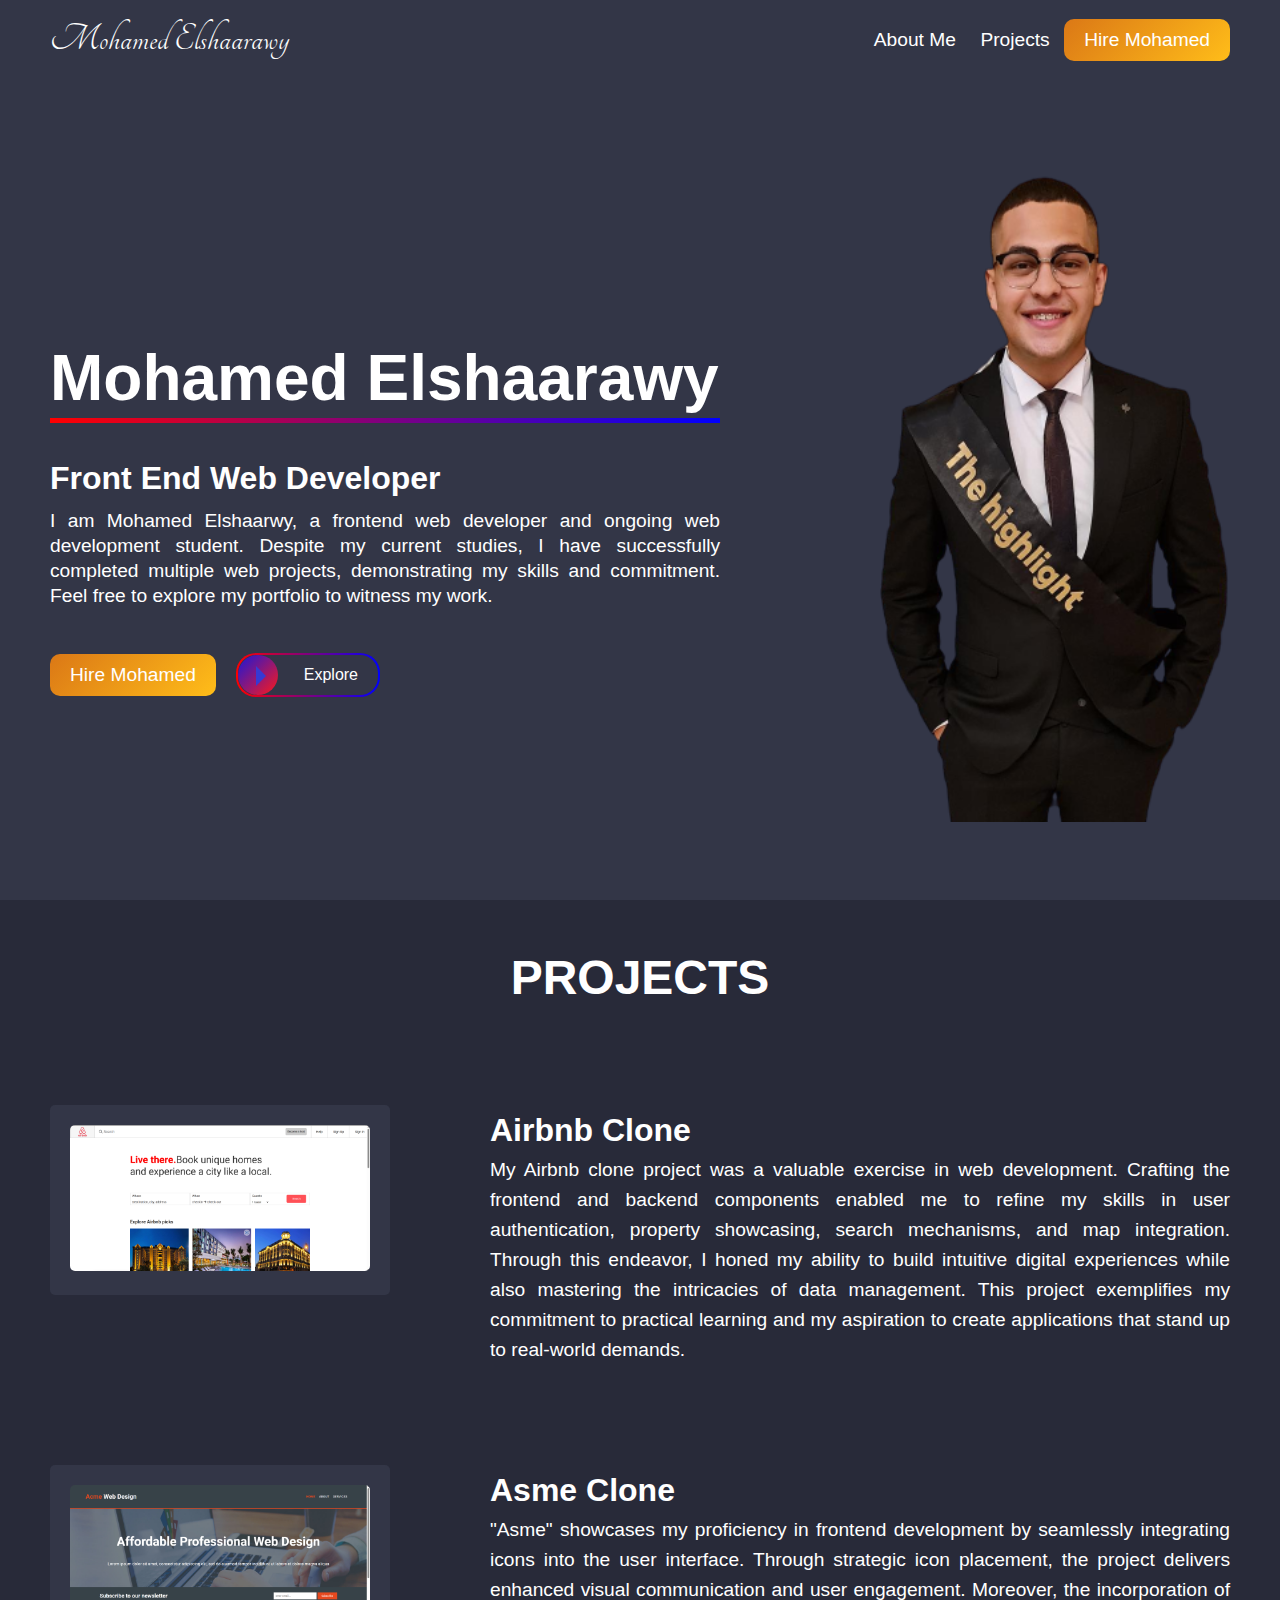
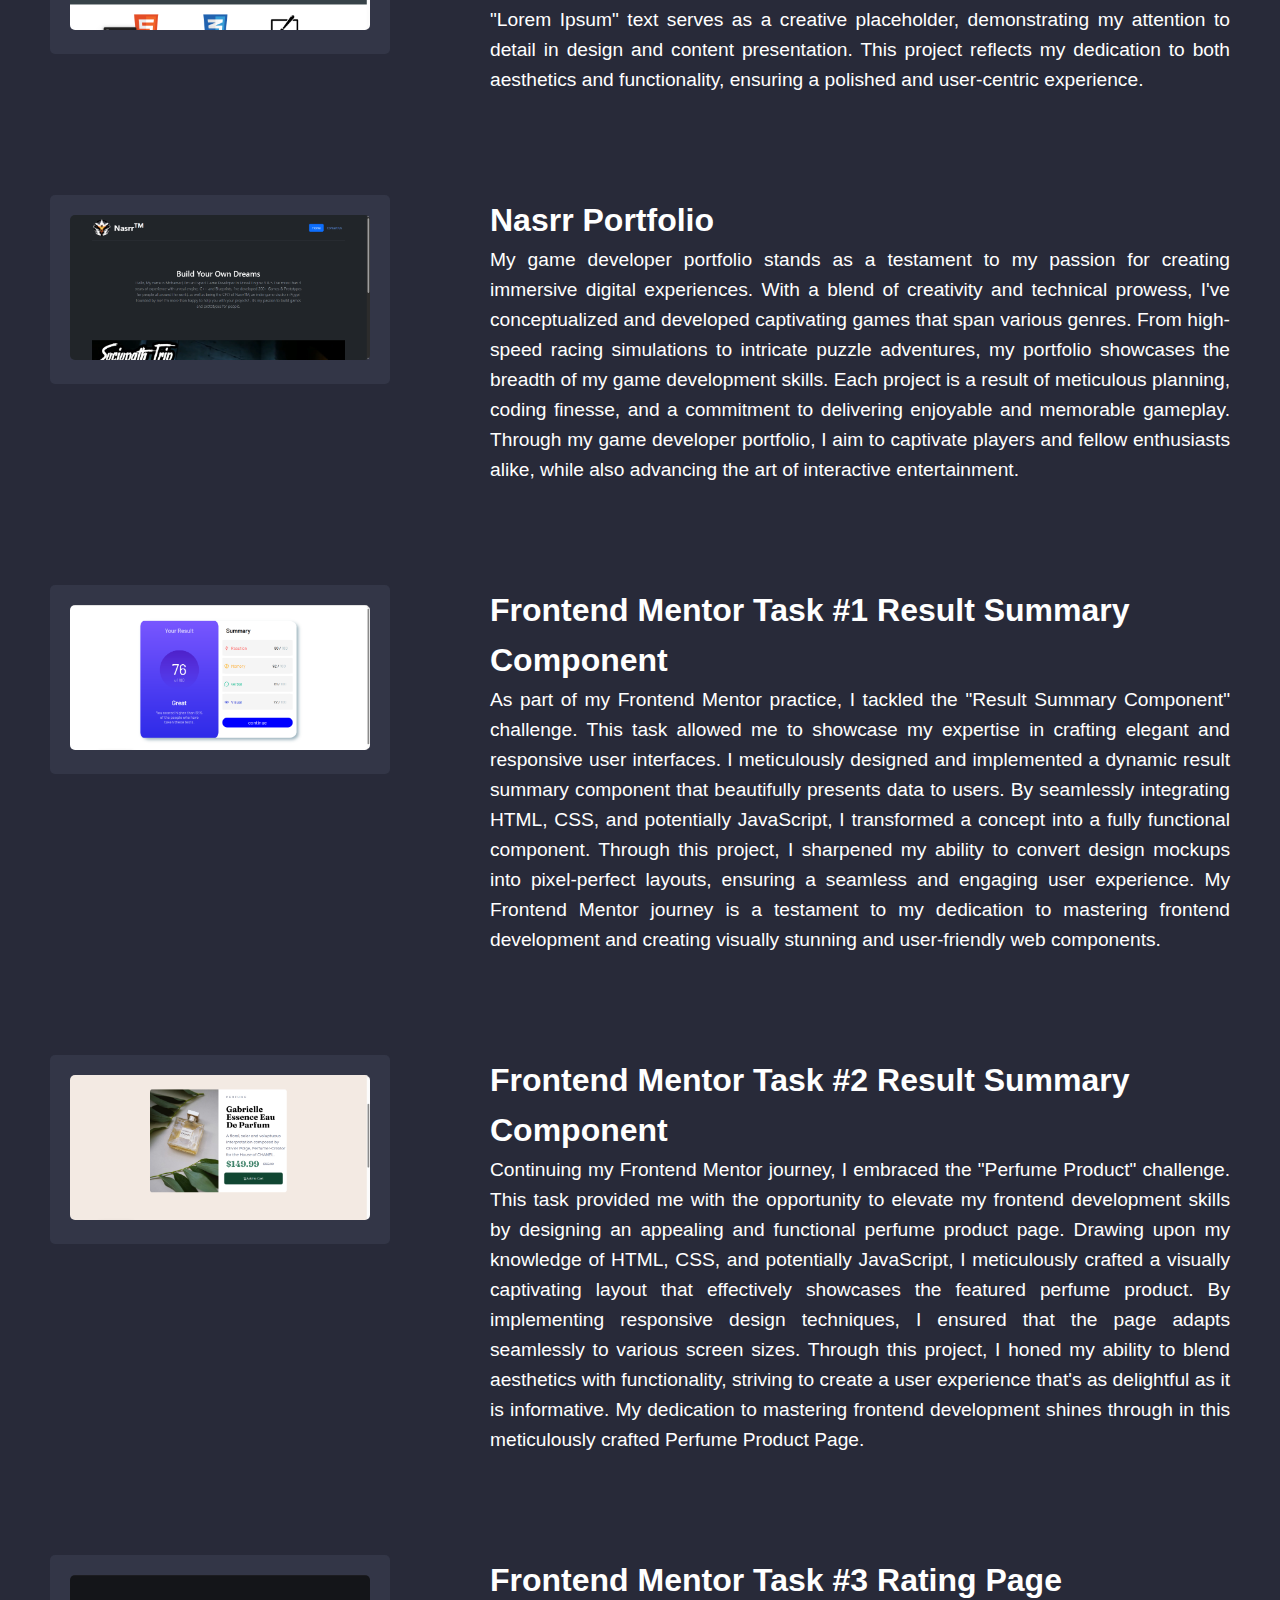
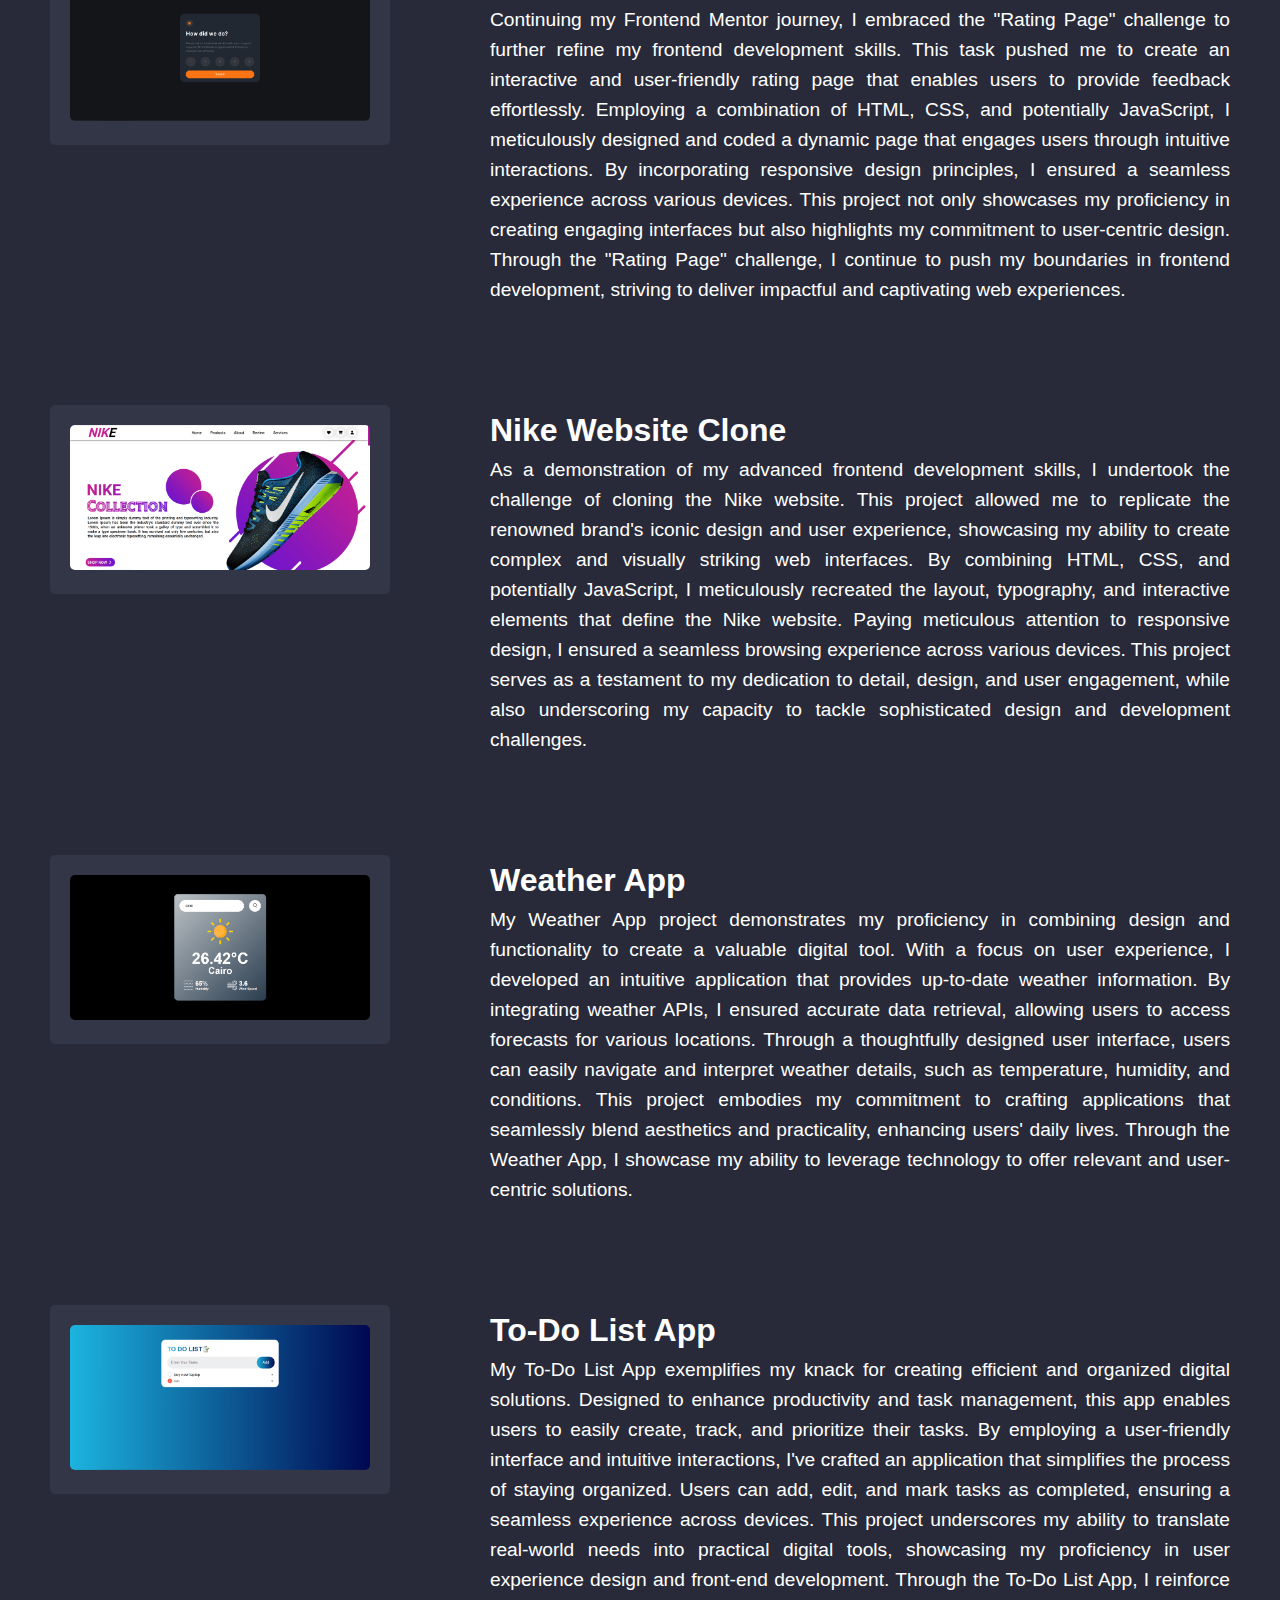
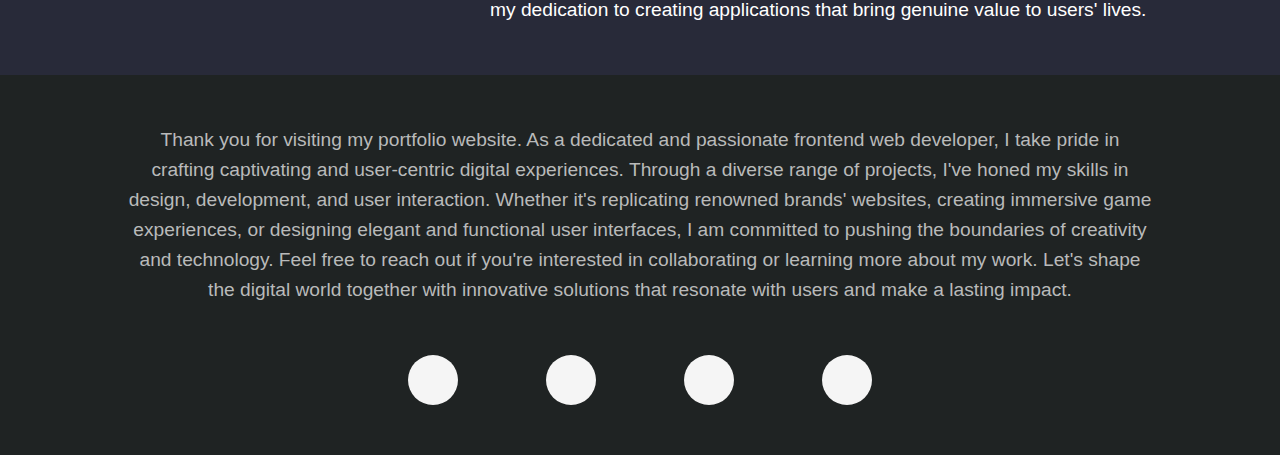
==== commit 9887293f: "Add files via upload" ====
--- a/index.html
+++ b/index.html
@@ -5,69 +5,198 @@
     <meta name="viewport" content="width=device-width, initial-scale=1.0">
     <title>Document</title>
     <link rel="stylesheet" href="style.css">
+    <link rel="stylesheet" href="https://fonts.googleapis.com/css?family=Tangerine">
+    <link rel="shortcut icon" href="images/portfolio.png" type="image/x-icon">
+    <link rel="stylesheet" href="https://cdnjs.cloudflare.com/ajax/libs/font-awesome/6.4.2/css/all.min.css" integrity="sha512-z3gLpd7yknf1YoNbCzqRKc4qyor8gaKU1qmn+CShxbuBusANI9QpRohGBreCFkKxLhei6S9CQXFEbbKuqLg0DA==" crossorigin="anonymous" referrerpolicy="no-referrer" />
 </head>
 <body>
-    <!-- hero section -->
-    <div class = "hero">
-        <img title = "Mohamed" class = "circle" src = "./me.jpg" alt = "photo of Mohamed Elshaarawy">
-        <h1 class = "name">Mohamed Elshaarawy</h1> 
-        <h3 class = "job">Full Stack Web Developer</h3>
-        <div class = "botton" onclick = "myfunction()">
-            <a class = "botton-word" href="./contact.html">Contact Me</a>
-        </div>
-        <div class = "about">
-            <h2 class = "hello">Hello</h2>
-            <p class = "brief">This website is about me!.<br/>
-                you will know what is my skills, experiances, and interestes.<br/>
-            </p>
-        </div>        
+
+    <!-- nav -->
+    <div id="nav">
+        <div class="title">
+            <p>Mohamed Elshaarawy</p>
+        </div>
+        <div class="menu">
+            <a href="#main">About Me</a>
+            <a class = "showprojects" href="#projects">Projects</a>
+            <button class = "hire" >
+                <a href="#footer">Hire Mohamed</a>
+            </button>
+        </div>
     </div>
-
-    <!-- skills section -->
-    <div id="skill-container">
-        <h2 class = "skills-title">Skills</h2>
-        <div class = "skills">
-            <div class = "skill-one">
-                <img src = "./coding.jpg" alt = "coding image"/>
-                <p><span>Coding</span><br>I am deeply passionate about programming, continuously honing my skills through self-learning and exploration.<br/><br/>
-                    With the ability to independently create functional websites and bring imaginative concepts to life, I excel in web development.
-                </p>
-            </div>
-            <div class = "skill-two">
-                <img src = "./hard-worker.jpg" alt = "hard working image"/>
-                <p><span>hard worker</span><br>I demonstrate a strong work ethic and am committed to being a diligent and hardworking individual.<br/><br/>
-                    I prioritize efficiency, aiming to complete tasks promptly and effectively.   
-                </p> 
-            </div>
-            <div class = "skill-three">
-                <img src = "./time-managment.jpg" alt = "tima managment image"/>
-                <p><span>time managment</span><br>I am confident in my ability to manage my time effectively and efficiently.<br/><br/>
-                    With strong time management skills, I maximize productivity and achieve my goals.<br/><br/> 
-                </p> 
-            </div>
-            <div class = "skill-four">
-                <img src = "./multi-tasker.jpg" alt = "multi tasking image"/>
-                <p><span>multitasker</span><br>I excel at multitasking, efficiently managing multiple tasks or activities at the same time.<br/><br/>
-                    My capacity to juggle various responsibilities simultaneously makes me a highly effective and productive individual.
-                </p>
-            </div>
-        </div>    
+    
+    <!-- main -->
+    <div id= "main">
+        <div class="info">
+            <h1 class = "name">Mohamed Elshaarawy</h1> 
+            <h3 class = "job">Front End Web Developer</h3>
+            <p class = "about" id = "about" >
+                I am Mohamed Elshaarwy, a frontend web developer
+                and ongoing web development student. Despite my
+                current studies, I have successfully completed
+                multiple web projects, demonstrating my skills
+                and commitment. Feel free to explore my portfolio
+                to witness my work.
+            </p> 
+            <div class="action">
+                <button class = "hire" >
+                    <a href="#footer">Hire Mohamed</a>
+                </button>
+                <div class="explore">
+                    <button><div></div></button>
+                    <p>Explore</p>
+                </div>
+            </div>
+        </div>
+        <div class="image">
+            <img class = "circle" src = "images/me.png" alt = "photo of Mohamed Elshaarawy">     
+        </div>
     </div>
-    <!-- contact me -->
-    <footer>
-        <ul>
-        <li><a style = "text-decoration: none;" href="./contact.html">Email</a></li>
-        <li><a style = "text-decoration: none;" href="./contact.html">FaceBook</a></li>
-        <li><a style = "text-decoration: none;" href="./contact.html">Instagram</a></li>
-        <li><a style = "text-decoration: none;" href="./contact.html">Github</a></li>
-        <li><a style = "text-decoration: none;" href="./contact.html">LinkedIn</a></li>
-        <li><a style = "text-decoration: none;" href="./contact.html">Twitter</a></li>
-        </ul>
-        <hr>
-        <p class="text-center text-body-secondary">© 2023 Mohamed Elshaarawy</p>
+
+    <!-- content -->
+    <div id="content">
+        <div class="title">
+            <h1 id = "projects" >PROJECTS</h1>
+        </div>
+        <div class="projects" >
+            <div class="project" id = "airbnb" >
+                <div class="image">
+                    <img src="images/projects/airbnb.png" alt="airbnb site photo">
+                </div>
+                <div class="text">
+                    <h2>Airbnb Clone</h2>
+                    <p>
+                        My Airbnb clone project was a valuable exercise in web development. 
+                        Crafting the frontend and backend components enabled me to refine 
+                        my skills in user authentication, property showcasing, search 
+                        mechanisms, and map integration. Through this endeavor, I 
+                        honed my ability to build intuitive digital experiences 
+                        while also mastering the intricacies of data management. 
+                        This project exemplifies my commitment to practical learning 
+                        and my aspiration to create applications that stand up to 
+                        real-world demands.
+                    </p>
+                </div>
+            </div>
+            <div class="project" id = "acme" >
+                <div class="image">
+                    <img src="images/projects/acme.png" alt="acme site photo">
+                </div>
+                <div class="text">
+                    <h2>Asme Clone</h2>
+                    <p>
+                        "Asme" showcases my proficiency in frontend development by 
+                        seamlessly integrating icons into the user interface. 
+                        Through strategic icon placement, the project delivers 
+                        enhanced visual communication and user engagement. Moreover, 
+                        the incorporation of "Lorem Ipsum" text serves as a creative 
+                        placeholder, demonstrating my attention to detail in design 
+                        and content presentation. This project reflects my dedication 
+                        to both aesthetics and functionality, ensuring a polished and 
+                        user-centric experience.
+                    </p>
+                </div>
+            </div>
+            <div class="project" id = "nasrr" >
+                <div class="image">
+                    <img src="images/projects/nasrr.png" alt="nasrr site photo">
+                </div>
+                <div class="text">
+                    <h2>Nasrr Portfolio</h2>
+                    <p>
+                        My game developer portfolio stands as a testament to my passion for creating immersive digital experiences. With a blend of creativity and technical prowess, I've conceptualized and developed captivating games that span various genres. From high-speed racing simulations to intricate puzzle adventures, my portfolio showcases the breadth of my game development skills. Each project is a result of meticulous planning, coding finesse, and a commitment to delivering enjoyable and memorable gameplay. Through my game developer portfolio, I aim to captivate players and fellow enthusiasts alike, while also advancing the art of interactive entertainment.
+                    </p>
+                </div>
+            </div>
+            <div class="project" id = "fem1" >
+                <div class="image">
+                    <img src="images/projects/fem1.png" alt="fontend mentor practice 1 site photo">
+                </div>
+                <div class="text">
+                    <h2>Frontend Mentor Task #1 Result Summary Component</h2>
+                    <p>
+                        As part of my Frontend Mentor practice, I tackled the "Result Summary Component" challenge. This task allowed me to showcase my expertise in crafting elegant and responsive user interfaces. I meticulously designed and implemented a dynamic result summary component that beautifully presents data to users. By seamlessly integrating HTML, CSS, and potentially JavaScript, I transformed a concept into a fully functional component. Through this project, I sharpened my ability to convert design mockups into pixel-perfect layouts, ensuring a seamless and engaging user experience. My Frontend Mentor journey is a testament to my dedication to mastering frontend development and creating visually stunning and user-friendly web components.
+                    </p>
+                </div>
+            </div>
+            <div class="project" id = "fem2" >
+                <div class="image">
+                    <img src="images/projects/fem2.png" alt="fontend mentor practice 2 site photo">
+                </div>
+                <div class="text">
+                    <h2>Frontend Mentor Task #2 Result Summary Component</h2>
+                    <p>
+                        Continuing my Frontend Mentor journey, I embraced the "Perfume Product" challenge. This task provided me with the opportunity to elevate my frontend development skills by designing an appealing and functional perfume product page. Drawing upon my knowledge of HTML, CSS, and potentially JavaScript, I meticulously crafted a visually captivating layout that effectively showcases the featured perfume product. By implementing responsive design techniques, I ensured that the page adapts seamlessly to various screen sizes. Through this project, I honed my ability to blend aesthetics with functionality, striving to create a user experience that's as delightful as it is informative. My dedication to mastering frontend development shines through in this meticulously crafted Perfume Product Page.
+                    </p>
+                </div>
+            </div>
+            <div class="project" id = "fem3" >
+                <div class="image">
+                    <img src="images/projects/fem3.png" alt="fontend mentor practice 3 site photo">
+                </div>
+                <div class="text">
+                    <h2>Frontend Mentor Task #3 Rating Page</h2>
+                    <p>
+                        Continuing my Frontend Mentor journey, I embraced the "Rating Page" challenge to further refine my frontend development skills. This task pushed me to create an interactive and user-friendly rating page that enables users to provide feedback effortlessly. Employing a combination of HTML, CSS, and potentially JavaScript, I meticulously designed and coded a dynamic page that engages users through intuitive interactions. By incorporating responsive design principles, I ensured a seamless experience across various devices. This project not only showcases my proficiency in creating engaging interfaces but also highlights my commitment to user-centric design. Through the "Rating Page" challenge, I continue to push my boundaries in frontend development, striving to deliver impactful and captivating web experiences.
+                    </p>
+                </div>
+            </div>
+            <div class="project" id = "nike" >
+                <div class="image">
+                    <img src="images/projects/nike.png" alt="nike website photo">
+                </div>
+                <div class="text">
+                    <h2>Nike Website Clone</h2>
+                    <p>
+                        As a demonstration of my advanced frontend development skills, I undertook the challenge of cloning the Nike website. This project allowed me to replicate the renowned brand's iconic design and user experience, showcasing my ability to create complex and visually striking web interfaces. By combining HTML, CSS, and potentially JavaScript, I meticulously recreated the layout, typography, and interactive elements that define the Nike website. Paying meticulous attention to responsive design, I ensured a seamless browsing experience across various devices. This project serves as a testament to my dedication to detail, design, and user engagement, while also underscoring my capacity to tackle sophisticated design and development challenges.
+                    </p>
+                </div>
+            </div>
+            <div class="project" id = "weatherapp" >
+                <div class="image">
+                    <img src="images/projects/weatherapp.png" alt="weather app site photo">
+                </div>
+                <div class="text">
+                    <h2>Weather App</h2>
+                    <p>
+                        My Weather App project demonstrates my proficiency in combining design and functionality to create a valuable digital tool. With a focus on user experience, I developed an intuitive application that provides up-to-date weather information. By integrating weather APIs, I ensured accurate data retrieval, allowing users to access forecasts for various locations. Through a thoughtfully designed user interface, users can easily navigate and interpret weather details, such as temperature, humidity, and conditions. This project embodies my commitment to crafting applications that seamlessly blend aesthetics and practicality, enhancing users' daily lives. Through the Weather App, I showcase my ability to leverage technology to offer relevant and user-centric solutions.
+                    </p>
+                </div>
+            </div>
+            <div class="project" id = "todolistapp" >
+                <div class="image">
+                    <img src="images/projects/todolist.png" alt="to do list app site photo">
+                </div>
+                <div class="text">
+                    <h2>To-Do List App</h2>
+                    <p>
+                        My To-Do List App exemplifies my knack for creating efficient and organized digital solutions. Designed to enhance productivity and task management, this app enables users to easily create, track, and prioritize their tasks. By employing a user-friendly interface and intuitive interactions, I've crafted an application that simplifies the process of staying organized. Users can add, edit, and mark tasks as completed, ensuring a seamless experience across devices. This project underscores my ability to translate real-world needs into practical digital tools, showcasing my proficiency in user experience design and front-end development. Through the To-Do List App, I reinforce my dedication to creating applications that bring genuine value to users' lives.                    </p>
+                </div>
+            </div>
+        </div>
+    </div>
+
+    <!-- footer -->
+    <footer id = "footer">
+        <div class="text">
+            <p>Thank you for visiting my portfolio website. As a dedicated and passionate frontend web developer, I take pride in crafting captivating and user-centric digital experiences. Through a diverse range of projects, I've honed my skills in design, development, and user interaction. Whether it's replicating renowned brands' websites, creating immersive game experiences, or designing elegant and functional user interfaces, I am committed to pushing the boundaries of creativity and technology. Feel free to reach out if you're interested in collaborating or learning more about my work. Let's shape the digital world together with innovative solutions that resonate with users and make a lasting impact.</p>
+        </div>
+        <div class="icons">
+            <div class="icon">
+                <i class="fa-brands fa-facebook-f"></i>
+            </div>
+            <div class="icon">
+                <i class="fa-brands fa-instagram"></i>
+            </div>
+            <div class="icon">
+                <i class="fa-brands fa-twitter"></i>
+            </div>
+            <div class="icon">
+                <i class="fa-brands fa-linkedin-in"></i>
+            </div>
+        </div>
     </footer>
-    <script src="https://ajax.googleapis.com/ajax/libs/jquery/3.7.0/jquery.min.js"></script>
+
     <script src="index.js" charset="UTF-8"></script>
-
 </body>
-</html>
+</html>--- a/style.css
+++ b/style.css
@@ -1,336 +1,789 @@
 /* general */
-@import url('https://fonts.googleapis.com/css2?family=Poppins:wght@300&display=swap');
-
-body{
-    background-color: #212529;
+*{
     margin: 0;
     padding: 0;
+}
+
+body{
+    font-family: 'poppins' , sans-serif;
+}
+
+
+/* nav */
+#nav{
+    display: flex;
+    justify-content: space-between;
+    align-items: center;
+    background: #333647;
     color: white;
-    overflow-x: hidden;
-}
-
-/* hero section */
-.hero{
+    position: fixed;
+    border: none;
+    width: 100vw;
+    height: 80px;
+    z-index: 1;
+}
+
+#nav .title{
+    font-family: 'Tangerine', serif;
+    font-size: 2.5rem;
+    line-height: 0;
+    position: relative;
+    left: 50px;
+    transition: .3s;
+}
+
+#nav .title:hover{
+    transform: scale(1.1);
+}
+
+#nav .menu{
+    position: relative;
+    right: 50px;
+}
+
+#nav .menu a{
+    padding: 0 10px;
+    color: white;
+    text-decoration: none;
+    font-size: 1.2rem;
+    transition: 5s;
+}
+
+.hire a{
+    padding: 0 10px;
+    color: white;
+    text-decoration: none;
+    font-size: 1.2rem;
+}
+
+.hire{
+    padding: 10px;
+    border: none;
+    border-radius: 10px;
+    background: #DB7816;
+    background: linear-gradient(135deg, #DB7816, #FFBD19);
+    transition: .3s;
+}
+
+.hire:hover{
+    transform: scale(1.1);
+}
+    
+/* main */
+#main{
+    background: #333647;
+    display: flex;
+    justify-content: space-between;
+    align-items: center;
+    width: 100%;
+    height: 100vh;
+}
+
+#main .info{
+    position: relative;
+    text-align: start;
+    left: 50px;
+    color: white;
+}
+
+#main .info .name{
+    font-size: 4rem;
+    line-height: 60px;
+}
+
+#main .info .name::before{
+    content: "";
+    position: absolute;
+    border: 5px solid;
+    padding: 5px 670px 0 0;
+    top: 65px;
+    background: linear-gradient(to right,red,blue);
+    border-color:#333647;
+    left: -5px;
+    transition: .3s;
+}
+
+#main .info .job{
+    font-size: 2rem;
+    line-height: 0;
+    position: relative;
+    top:70px;
+}
+
+#main .info .about{
+    width: 670px;
+    text-align: justify;
+    line-height: 25px;
+    position: relative;
+    top:100px;
+    font-size: 1.2rem;
+}
+
+#main .action{
+    display: flex;
+    justify-content: space-between;
+    align-items: center;
+    width: 330px;
+    left: 0;
+    position: relative;
+    top:145px;
+}
+
+#main .explore{
+    display: flex;
+    align-items: center;
+    width: 100px;
+    height: 40px;
+    border: 2px solid transparent;
+    border-radius: 20px;
+    background: 
+    linear-gradient(to right, #333647, #333647), 
+    linear-gradient(to right, red , blue); 
+    background-clip: padding-box, border-box;
+    background-origin: padding-box, border-box;
+    padding: 0 20px;
+    position: relative;
+    cursor: pointer;
+}
+
+#main .explore button{
+    border: none;
+    outline: none;
+    border-radius: 50%;
+    padding: 20px;
+    position: absolute;
+    left: 0;
+    background: linear-gradient(135deg, #1916db, #ff1919);
+    cursor: pointer;
+    transition: 1s;
+}
+
+#main .explore button div{
+    border: 10px solid;
+    border-color: transparent transparent transparent #3639d3;
+    position: absolute;
+    top: 10.5px;
+    left: 17.5px;
+    cursor: pointer;
+}
+
+#main .explore:hover button{
+    position: absolute;
+    transform: translate(100px);
+}
+
+#main .explore p{
+    position: absolute;
+    right: 20px;
+    transition: .5s;
+}
+
+#main .explore:hover p{
+    opacity: 0;
+}
+
+#main .image{
+    position: relative;
+    top: 50px;
+    right: 100px;
+}
+
+#main .image img{
+    width: 350px;
+}
+
+/* content */
+#content{
+    width: 100%;
+    height: 100%;
+    background: #282a39;
+}
+
+#content .title{
+    text-align: center;
+    font-size: 1.5rem;
+    color: white;
+    padding: 50px 0;
+}
+
+#content .projects{
+    display: block;
+    margin: 0 50px;
+}
+
+#content .projects .project{
+    display: flex;
+    align-items: start;
+    justify-content: flex-start;
+    padding: 50px 0;
+}
+
+#content .projects .project .image{
+    flex: 1;
+    background: #333647;
+    padding: 20px;
+    border-radius: 5px;
+}
+
+#content .projects .project .text{
+    flex: 6;
+    margin-left: 100px;
+    color: white;
+    cursor: pointer;
+}
+
+#content .projects .project .text h2{
+    font-size: 2rem;
+    line-height: 50px;
+    transition: .3s;
+    width: fit-content;
+}
+
+#content .projects .project .text p{
+    font-size: 1.2rem;
+    line-height: 30px;
+    text-align: justify;
+}
+
+#content .projects .image{
+    cursor: pointer;
+}
+
+#content .projects img{
+    width: 300px;
+    border-radius: 5px;
+    transition: .3s;
+}
+
+footer{
     display: flex;
     flex-direction: column;
     justify-content: center;
     align-items: center;
-    height: 100vh;
-    width:100vw;
-}
-
-.hero .circle{
-    border-radius: 50%;
-    height: 200px;
-    width: 200px;
-}
-
-.hero .name{
+    background: #1f2323;
+}
+
+footer .text{
     text-align: center;
-    margin: 0;
-    padding: 0;
-    padding: 20px 0;
-}
-
-.hero .job{
-    text-align: center;
-    font-family: 'Poppins', sans-serif;
-    letter-spacing: 2px;
-    margin: 0;
-    padding: 0;
-}
-
-.hero .botton{
-    justify-content: center;
+    width: 80%;
+    margin-top: 50px;
+    color: #b9baba;
+    font-size: 1.2rem;
+    line-height: 30px;
+}
+
+footer .icons{
+    display: flex;
+    justify-content: space-evenly;
     align-items: center;
-    border-radius: 50px;
-    height: 50px;
-    width: 200px;
-    background-color: rgb(39, 139, 17);
-    display: flex;
-    margin-top: 20px;
-    cursor: pointer;
-}
-
-.botton-word{
-    text-align: center;
-    font-family: 'Poppins', sans-serif;
-    text-decoration: none !important;
-    color: white;
-}
-
-.botton:hover{
-    background-color: rgba(39, 139, 17, 0.619);
-}
-
-/* about */
-.about .hello{
-    text-align: center;
-    font-weight: 900;
-    margin-top: 100px;
-    letter-spacing: 1px;
-}
-
-.about .brief{
-    text-align: center;
-    font-family: 'Poppins', sans-serif;
-    font-weight: lighter;
-    margin-top: 10px;
-}
-
-
-/* skills section */
-#skill-container{
+    width: 50%;
+    padding: 50px;
+    font-size: xx-large;
+}
+
+footer .icons .icon{
     display: flex;
     justify-content: center;
     align-items: center;
-    flex-direction: column;
-    margin-bottom: 100px;
-}
-
-#skill-container p{
-    font-family: 'Poppins', sans-serif;
-    margin-left: 20px;
-    margin-right: 10px;
-    line-height: 25px;
-}
-
-#skill-container span{
-    font-weight: bold;
-    font-size: larger;
-    margin: 0;
-    padding: 0;
-    margin-top: 2px;
-    margin-bottom: -10px;
-}
-
-.skills-title{
-    text-align: center;
-    font-weight: 900;
-    margin: 0;
-    padding: 0;
-    margin-top: 100px;
-    border: 20px double #490462;
-    width: 80%;
-    padding: 10px 0px;
-}
-
-.skills{
-    display: grid;
-    grid-template-columns: 1fr 1fr;
-    grid-template-rows: 1fr 1fr;
-    border: 20px double #490462;
-    width: 80%;
-    height: 20%;
-}
-
-.skills .skill-one{
-    display: grid;
-    grid-column: 1;
-    grid-row: 1;
-    grid-template-columns: 1fr 1fr;
-    border: 10px double #490462;
-}
-
-.skill-one img{
-    display: grid;
-    grid-column: 1;
-}
-
-
-.skill-one p{
-    display: grid;
-    grid-column: 2;
-}
-
-.skills .skill-two{
-    display: grid;
-    grid-column: 2;
-    grid-row: 1;
-    grid-template-columns: 1fr 1fr;
-    border: 10px double #490462;
-}
-
-.skill-two img{
-    display: grid;
-    grid-column: 1;
-}
-
-
-.skill-two p{
-    display: grid;
-    grid-column: 2;
-}
-
-
-.skills .skill-three{
-    display: grid;
-    grid-column: 1;
-    grid-row: 2;
-    grid-template-columns: 1fr 1fr;
-    border: 10px double #490462;
-}
-
-.skill-three img{
-    display: grid;
-    grid-column: 1;
-}
-
-
-.skill-three p{
-    display: grid;
-    grid-column: 2;
-}
-
-
-.skills .skill-four{
-    display: grid;
-    grid-column: 2;
-    grid-row: 2;
-    grid-template-columns: 1fr 1fr;
-    border: 10px double #490462;
-}
-
-.skill-four img{
-    display: grid;
-    grid-column: 1;
-}
-
-
-.skill-four p{
-    display: grid;
-    grid-column: 2;
-}
-
-/* contact me section */
-footer{
-    display: flex;
-    flex-direction: column;
-    align-items: center;
-    justify-content: center;
-    text-align: center;
-
-    margin: 0;
-    padding: 0;
-    background-color: #171a1c;
-    width: 100vw;
-    height: 20vh;
-}
-
-footer ul{
-    display: flex;
-    justify-content: space-evenly;
-    align-items: center;
-    list-style: none;
-    width: 100%;
-    margin: 0;
-    padding: 0;
-}
-
-footer a{
-    color: #e6e7e4;
-}
-
-footer p{
-    color: #e6e7e4;
-}
-
-hr {
-    width: 100%;
-    border: 1px solid #495057;
-}
-
-/* laptops */
-@media (max-width:1500px){
-    /* skills section */
-    .skill .skill-one{
-        grid-template-rows: 1fr 1fr;
-        grid-template-columns: none;
-    }
-    .skill-one img{
-        display: grid;
-        grid-row: 1;
-        grid-column: none;
+    background: rgb(245, 245, 245);
+    border-radius: 50%;
+    padding: 5px;
+    width: 40px;
+    height: 40px;
+    cursor: pointer;
+}
+
+/* media */
+@media(min-width:1600px){
+    #nav .title{
+        left: 10%;
+    }
+
+    #nav .menu{
+        right: 10%;
+    }
+    
+    #main .info{
+        left: 10%;
+    }
+    
+    #main .image{
+        right: 11%;
+    }
+
+    #content .projects{
+        display: block;
+        margin: 0 10%;
+    }
+}
+
+@media(max-width:1340px){
+    #main .image{
+        position: relative;
+        top: 50px;
+        right: 50px;
+    }
+}
+
+@media(max-width:1160px){
+    #main .image{
+        position: absolute;
+        top: 100px;
+        left: 0;
+        text-align: center;
+    }
+    
+    #main .image img{
+        opacity: 20%;
+    }
+    
+    #content .projects .project {
+        display: flex;
+        flex-direction: column;
+        justify-content: center;
+        align-items: center;
+        padding: 50px 0;
+    }    
+
+    #content .projects .project .image {
+        flex: 0;
+        margin-bottom: 20px;
+        display: flex;
+        justify-content: center;
+        align-items: center;
+    }
+
+    #content .projects .project .image img{
+        width: 500px;
+    }
+
+    #content .projects .project .text {
+        flex: none;
+        margin: 0;
+    }
+}
+
+@media(max-width:768px){
+    #nav{
+        height: 60px;
+    }
+
+    #nav .title{
+        font-size: 1.5rem;
+    }
+    
+    #nav .menu a{
+        font-size: .8rem;
+    }
+    
+    .hire a{
+        font-size: .8rem;
+    }
+
+    #main .info {
+        left: 10%;
+    }
+
+    #main .info .name{
+        font-size: 2.5rem;
+        line-height: 80px;
+    }
+
+    #main .info .name::before{
+        padding: 5px 425px 0 0;
+    }
+
+    #main .info .job{
+        font-size: 1.7rem;
+        top:40px;
+    }
+
+    #main .info .about{
+        width: 420px;
+        line-height: 20px;
+        top:65px;
+        font-size: .8rem;
+    }
+
+    #main .action{
+        top:95px;
+    }
+    
+    #content .title{
+        text-align: center;
+        font-size: .9rem;
+        color: white;
+        padding: 50px 0;
+    }
+
+    #content .projects .project .text h2{
+        font-size: 1.4rem;
+    }
+    
+    #content .projects .project .text p{
+        font-size: .9rem;
+        line-height: 20px;
+    }
+    
+    footer .text{
+        font-size: .9rem;
+        line-height: 20px;
+    }
+    
+    footer .icons .icon{
+        width: 30px;
+        height: 30px;
+    }
+    
+    footer .icons{
+        display: flex;
+        justify-content: space-evenly;
+        align-items: center;
+        width: 50%;
+        padding: 50px;
+        font-size: large;
+    }
+}
+
+@media(max-width:580px){
+    *{
+        font-size: .8rem;
+    }
+
+    #main .info .name{
+        line-height: 95px;
+    }
+
+    #main .info .name::before{
+        padding: 5px 338px 0 0;
+    }
+
+    #main .info .job{
+        top:20px;
+    }
+
+    #main .info .about{
+        top:45px;
+        width: 350px;
+    }
+
+    #main .action{
+        top:65px;
+    }
+    
+    #content .projects .project .text h2{
+        padding: 10px 0;
+    }
+
+    #content .projects .project .image img {
+        width: 350px;
+    }
+        
+    footer .icons .icon{
+        width: 25px;
+        height: 25px;
+    }
+}
+
+@media(max-width:540px){
+
+    #nav{
+        justify-content: center;
+    }
+
+    #nav .menu{
+        position: static;
+        display: flex;
+        align-items: center;
+        justify-content: space-evenly;
         width: 100%;
     }
-    
-    .skill-one p{
-        display: grid;
-        grid-row: 2;
-        grid-column: none;
-    }
-    
-    .skill .skill-two{
-        grid-template-rows: 1fr 1fr;
-        grid-template-columns: none;
-    }
-    .skill-two img{
-        display: grid;
-        grid-row: 1;
-        grid-column: none;
+
+    #nav .title{
+        display: none;
+    }
+}
+
+@media(max-width:420px){
+
+    #nav{
+        height: 40px;
+    }
+    
+    #nav .menu a{
+        font-size: .5rem;
+        padding: 0;
+    }
+    
+    .hire{
+        padding: 5px;
+        display: flex;
+        justify-content: center;
+        align-items: center;
+    }
+
+    .hire a{
+        padding: 0;
+        font-size: .5rem;
+    }
+   
+    #main{
+        background: #333647;
+        display: flex;
+        justify-content: space-between;
+        align-items: center;
         width: 100%;
-    }
-    
-    .skill-two p{
-        display: grid;
-        grid-row: 2;
-        grid-column: none;
-    }
-    
-    .skill .skill-three{
-        grid-template-rows: 1fr 1fr;
-        grid-template-columns: none;
-    }
-    .skill-three img{
-        display: grid;
-        grid-row: 1;
-        grid-column: none;
-        width: 100%;
-    }
-    
-    .skill-three p{
-        display: grid;
-        grid-row: 2;
-        grid-column: none;
-    }
-
-    .skill .skill-four{
-        grid-template-rows: 1fr 1fr;
-        grid-template-columns: none;
-    }
-    .skill-four img{
-        display: grid;
-        grid-row: 1;
-        grid-column: none;
-        width: 100%;
-    }
-
-    .skill-four p{
-        display: grid;
-        grid-row: 2;
-        grid-column: none;
-    }
-}
-
-
-
-/* tablits */
-@media (max-width:768px){
-    /* skills section */
-    .skills{
-        display: block;
-    }
-}
-
-/* small phones */
-@media(max-width:400px){
-    /* contact me section */
-    footer{
-        height:35vh;
-    }
-    footer ul{
-        flex-direction: column;
-        padding-bottom: 10px;
-        line-height: 30px;
-    }
-}
+        height: 40vh;
+    }
+    
+    #main .info{
+        position: relative;
+        text-align: start;
+        left: 5%;
+        color: white;
+    }
+
+    #main .info .name{
+        font-size: 2rem;
+        line-height: 105px;
+    }
+    
+    #main .info .name::before{
+        padding: 5px 270px 0 0;
+    }
+    
+    #main .info .job{
+        font-size: 1rem;
+        top:0;
+    }
+    
+    #main .info .about{
+        width: 270px;
+        line-height:10px;
+        top:10px;
+        font-size: .58rem;
+    }
+
+    #main .image{
+        position: absolute;
+        top: 38px;
+        left: 0;
+        text-align: center;
+    }
+        
+    #main .image img{
+        width: 120px;
+    }
+    
+    #main .action{
+        width: 150px;
+        top:20px;
+    }
+    
+    #main .explore{
+        width: 20px;
+        height: 15px;/*edit*/
+        border-radius: 20px;
+        padding: 0 20px;
+    }
+    
+    #main .explore button{
+        padding: 7.5px;
+    }
+    
+    #main .explore button div{
+        border: 5px solid;
+        border-color: transparent transparent transparent #3639d3;
+        top: 3px;
+        left: 6.5px;
+    }
+    
+    #main .explore p{
+        right: 8px;
+        font-size: .58rem;
+    }
+    
+    #content .title{
+        text-align: center;
+        font-size: 1.2rem;
+        color: white;
+        line-height: 0;
+        padding: 30px 0;
+    }
+    
+    #content .projects .project{
+        padding: 10px 0;
+    }
+    
+    #content .projects .project .image img {
+        width: 200px;
+    }
+
+    #content .projects .project .text h2{
+        font-size: .9rem;
+        line-height: 0;
+    }
+
+    #content .projects .project .text p{
+        font-size: .5rem;
+        line-height: 10px;
+    }
+    
+    footer .text{
+        font-size: .5rem; /*not working*/
+        line-height: 10px;
+    }
+
+    footer .icons .icon{
+        width: 5px;
+        height: 5px;
+    }
+    
+    footer .icons{
+        display: flex;
+        justify-content: space-evenly;
+        align-items: center;
+        width: 50%;
+        padding: 20px;
+        font-size: xx-small;
+    }
+}
+
+/* 
+@media(max-width:300px){
+
+    #nav{
+        height: 20px;
+    }
+    
+    #nav .menu a{
+        font-size: .25rem;
+        padding: 0;
+    }
+    
+    .hire{
+        padding: 2.5px;
+        display: flex;
+        justify-content: center;
+        align-items: center;
+    }
+
+    .hire a{
+        padding: 0;
+        font-size: .25rem;
+    }
+   
+    #main{
+        height: 40vh;
+    }
+    
+    #main .info{
+        position: relative;
+        text-align: start;
+        left: 5%;
+        color: white;
+    }
+
+    #main .info .name{
+        font-size: 1rem;
+        line-height: 120px;
+    }
+    
+    #main .info .name::before{
+        display: none;
+    }
+    
+    #main .info .job{
+        font-size: .5rem;
+        top:-35px;
+    }
+    
+    #main .info .about{
+        width: 130px;
+        line-height:5px;
+        top:-30px;
+        font-size: .25rem;
+    }
+
+    #main .image{
+        position: absolute;
+        top: 18px;
+        left: 0;
+        text-align: center;
+    }
+        
+    #main .image img{
+        width: 60px;
+    }
+    
+    #main .action{
+        width: 70px;
+        top:-25px;
+    }
+    
+    #main .explore{
+        width: 15px;
+        height: 5px;
+        border-radius: 20px;
+        padding: 0 5px;
+    }
+    
+    #main .explore button{
+        padding: 3px;
+    }
+    
+    #main .explore button div{
+       display: none;
+    }
+    
+    #main .explore p{
+        right: 3px;
+        font-size: .25rem;
+    }
+    
+    #content .title{
+        text-align: center;
+        font-size: .5rem;
+        color: white;
+        line-height: 0;
+        padding: 10px 0;
+    }
+    
+    #content .projects .project{
+        padding: 10px 0;
+    }
+    
+    #content .projects .project .image img {
+        width: 200px;
+    }
+
+    #content .projects .project .text h2{
+        font-size: .9rem;
+        line-height: 0;
+    }
+
+    #content .projects .project .text p{
+        font-size: .5rem;
+        line-height: 10px;
+    }
+    
+    footer .text{
+        font-size: .5rem;
+        line-height: 10px;
+    }
+
+    footer .icons .icon{
+        width: 15px;
+        height: 15px;
+    }
+    
+    footer .icons{
+        display: flex;
+        justify-content: space-evenly;
+        align-items: center;
+        width: 50%;
+        padding: 20px;
+        font-size: xx-small;
+    }
+}
+ */
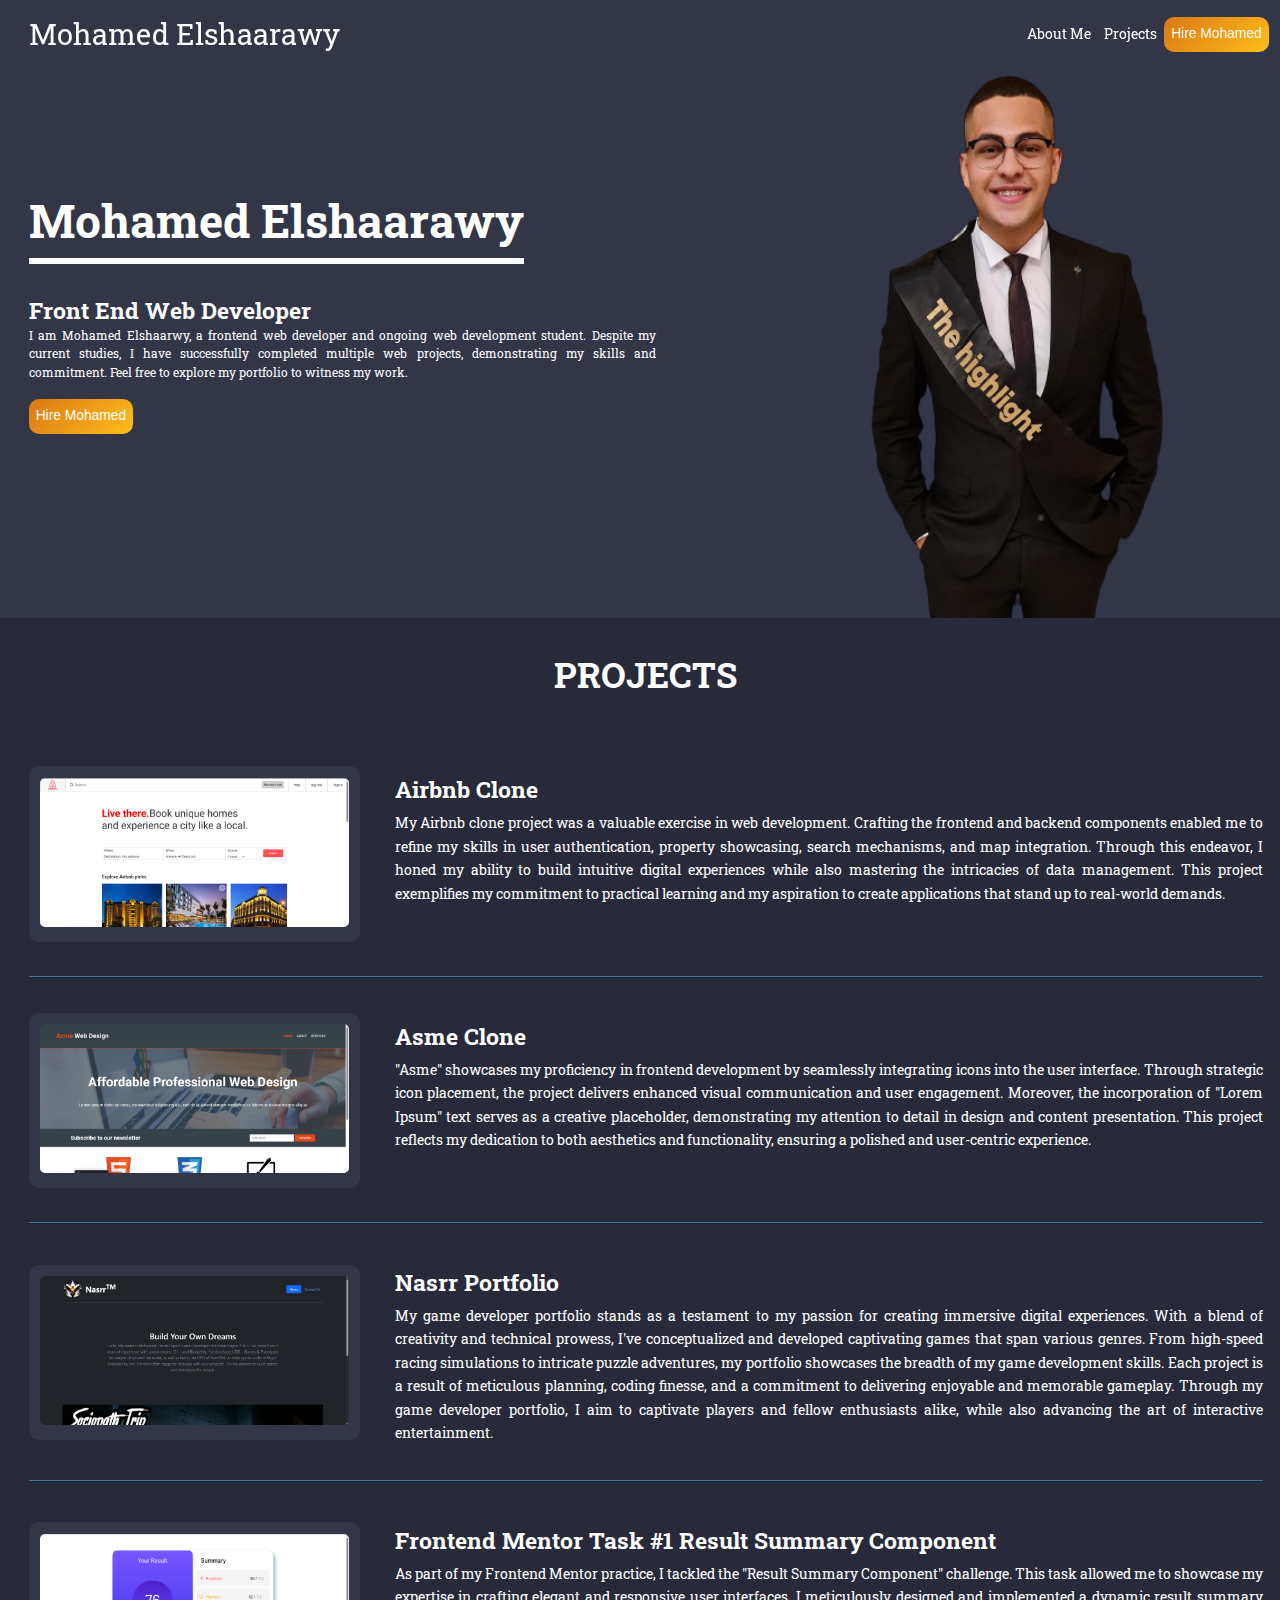
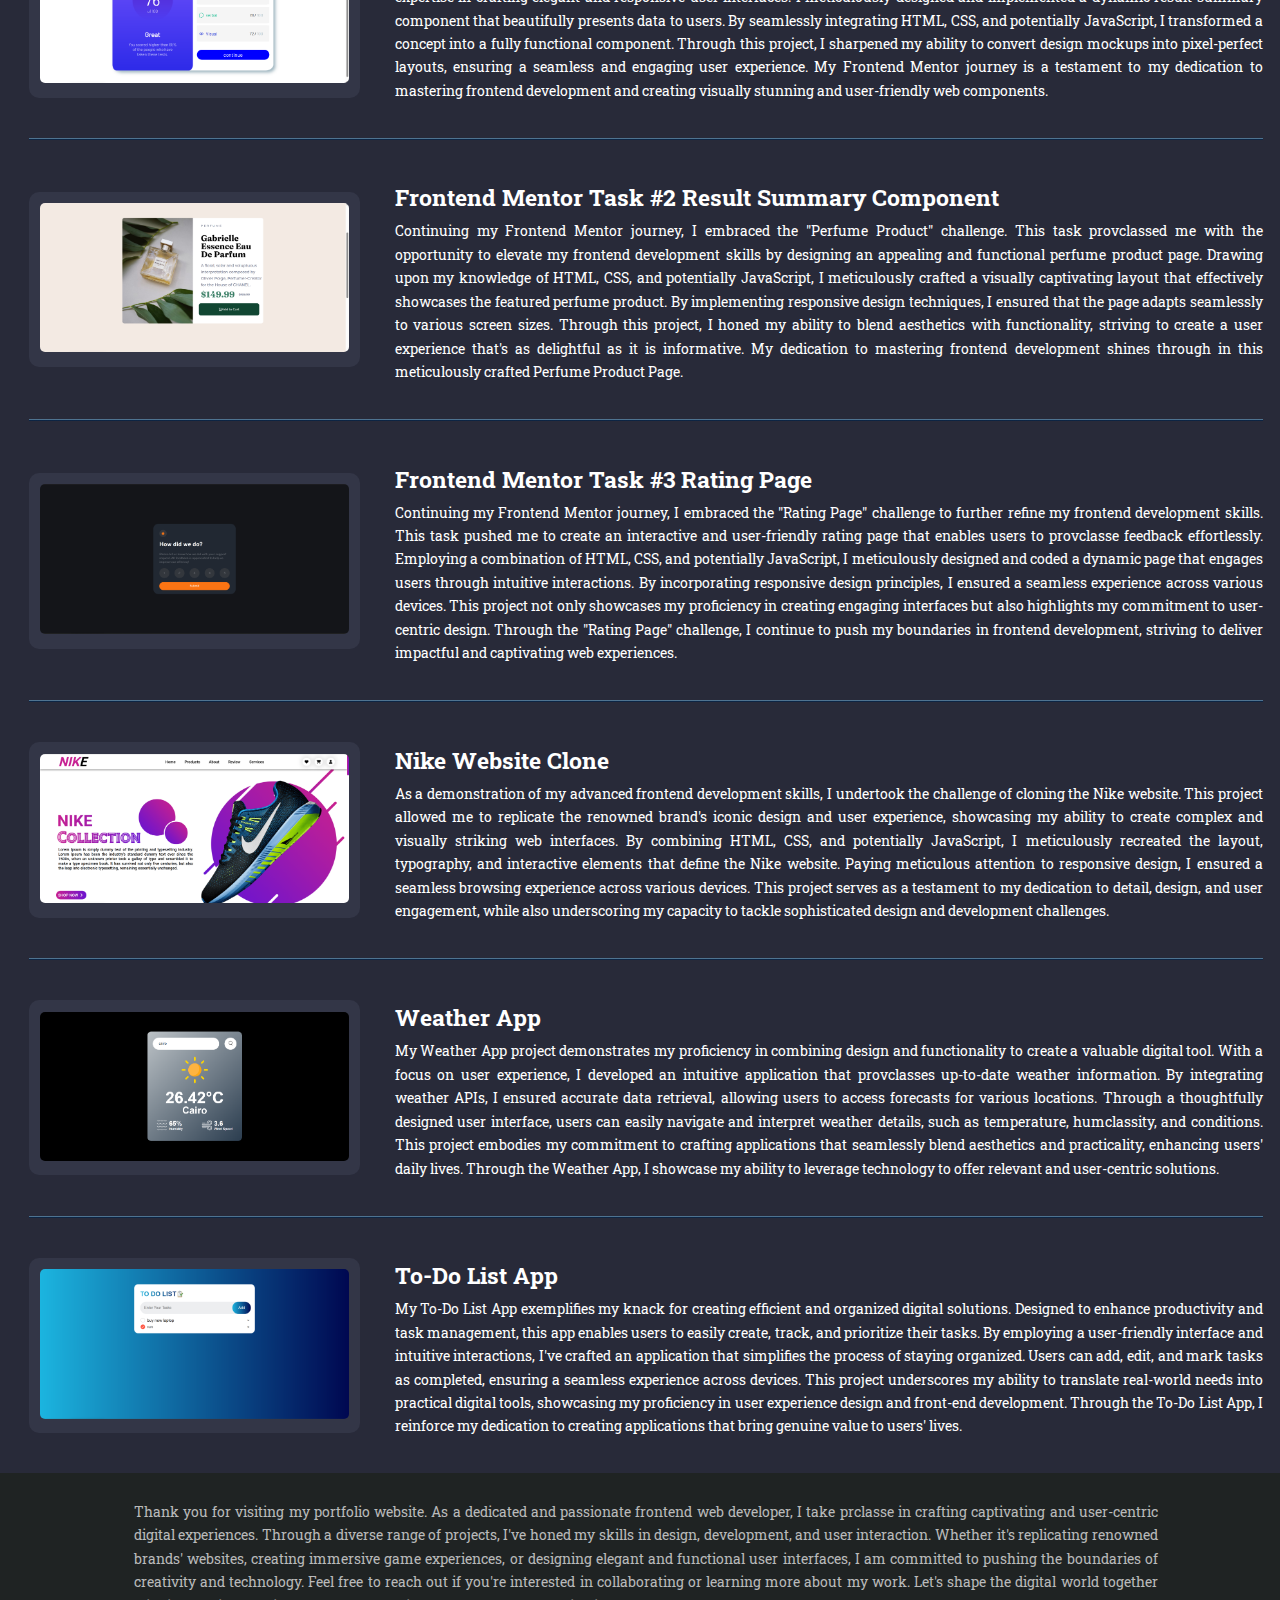
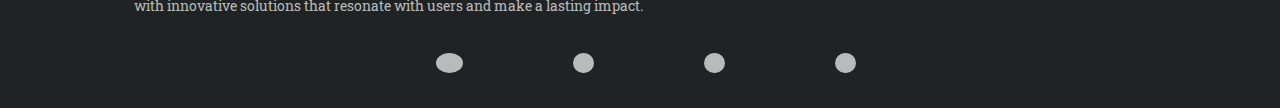
==== commit 6574ea7d: "Add files via upload" ====
--- a/index.html
+++ b/index.html
@@ -3,199 +3,192 @@
 <head>
     <meta charset="UTF-8">
     <meta name="viewport" content="width=device-width, initial-scale=1.0">
-    <title>Document</title>
+    <title>Mohamed Shaarawy</title>
     <link rel="stylesheet" href="style.css">
-    <link rel="stylesheet" href="https://fonts.googleapis.com/css?family=Tangerine">
-    <link rel="shortcut icon" href="images/portfolio.png" type="image/x-icon">
+    <link rel="shortcut icon" href="images/favicon.png" type="image/x-icon">
     <link rel="stylesheet" href="https://cdnjs.cloudflare.com/ajax/libs/font-awesome/6.4.2/css/all.min.css" integrity="sha512-z3gLpd7yknf1YoNbCzqRKc4qyor8gaKU1qmn+CShxbuBusANI9QpRohGBreCFkKxLhei6S9CQXFEbbKuqLg0DA==" crossorigin="anonymous" referrerpolicy="no-referrer" />
 </head>
 <body>
 
     <!-- nav -->
-    <div id="nav">
-        <div class="title">
-            <p>Mohamed Elshaarawy</p>
-        </div>
-        <div class="menu">
-            <a href="#main">About Me</a>
-            <a class = "showprojects" href="#projects">Projects</a>
-            <button class = "hire" >
-                <a href="#footer">Hire Mohamed</a>
-            </button>
-        </div>
-    </div>
-    
-    <!-- main -->
-    <div id= "main">
-        <div class="info">
-            <h1 class = "name">Mohamed Elshaarawy</h1> 
-            <h3 class = "job">Front End Web Developer</h3>
-            <p class = "about" id = "about" >
-                I am Mohamed Elshaarwy, a frontend web developer
-                and ongoing web development student. Despite my
-                current studies, I have successfully completed
-                multiple web projects, demonstrating my skills
-                and commitment. Feel free to explore my portfolio
-                to witness my work.
-            </p> 
-            <div class="action">
+    <div class="nav-background">
+        <div class="nav container">
+            <div class="title">
+                <p>Mohamed Elshaarawy</p>
+            </div>
+            <div class="menu">
+                <a href="#main">About Me</a>
+                <a class = "showprojects" href="#projects">Projects</a>
                 <button class = "hire" >
                     <a href="#footer">Hire Mohamed</a>
                 </button>
-                <div class="explore">
-                    <button><div></div></button>
-                    <p>Explore</p>
+            </div>
+        </div>    
+    </div>    
+    <!-- main -->
+    <div id = "main" class="main-background">
+        <div class= "main container">
+            <div class="info">
+                <h1 class = "name">Mohamed Elshaarawy</h1> 
+                <h3 class = "job">Front End Web Developer</h3>
+                <p class = "about">
+                    I am Mohamed Elshaarwy, a frontend web developer
+                    and ongoing web development student. Despite my
+                    current studies, I have successfully completed
+                    multiple web projects, demonstrating my skills
+                    and commitment. Feel free to explore my portfolio
+                    to witness my work.
+                </p> 
+                <button class = "hire"><a href="#footer">Hire Mohamed</a></button>
+            </div>
+            <img class = "circle" src = "images/me.png" alt = "photo of Mohamed Elshaarawy">     
+        </div>    
+    </div>
+    <!-- content -->
+    <div id = "projects" class="content-background">
+        <div class="content container">
+            <h1 class = "title" >PROJECTS</h1>
+            <div  class="projects" >
+                <div class="project first" id = "airbnb" >
+                    <div class="image">
+                        <img src="images/projects/airbnb.png" alt="airbnb site photo">
+                    </div>
+                    <div class="text">
+                        <h2>Airbnb Clone</h2>
+                        <p>
+                            My Airbnb clone project was a valuable exercise in web development. 
+                            Crafting the frontend and backend components enabled me to refine 
+                            my skills in user authentication, property showcasing, search 
+                            mechanisms, and map integration. Through this endeavor, I 
+                            honed my ability to build intuitive digital experiences 
+                            while also mastering the intricacies of data management. 
+                            This project exemplifies my commitment to practical learning 
+                            and my aspiration to create applications that stand up to 
+                            real-world demands.
+                        </p>
+                    </div>
+                </div>
+                <div class="project" id = "acme" >
+                    <div class="image">
+                        <img src="images/projects/acme.png" alt="acme site photo">
+                    </div>
+                    <div class="text">
+                        <h2>Asme Clone</h2>
+                        <p>
+                            "Asme" showcases my proficiency in frontend development by 
+                            seamlessly integrating icons into the user interface. 
+                            Through strategic icon placement, the project delivers 
+                            enhanced visual communication and user engagement. Moreover, 
+                            the incorporation of "Lorem Ipsum" text serves as a creative 
+                            placeholder, demonstrating my attention to detail in design 
+                            and content presentation. This project reflects my dedication 
+                            to both aesthetics and functionality, ensuring a polished and 
+                            user-centric experience.
+                        </p>
+                    </div>
+                </div>
+                <div class="project" id = "nasrr" >
+                    <div class="image">
+                        <img src="images/projects/nasrr.png" alt="nasrr site photo">
+                    </div>
+                    <div class="text">
+                        <h2>Nasrr Portfolio</h2>
+                        <p>
+                            My game developer portfolio stands as a testament to my passion for creating immersive digital experiences. With a blend of creativity and technical prowess, I've conceptualized and developed captivating games that span various genres. From high-speed racing simulations to intricate puzzle adventures, my portfolio showcases the breadth of my game development skills. Each project is a result of meticulous planning, coding finesse, and a commitment to delivering enjoyable and memorable gameplay. Through my game developer portfolio, I aim to captivate players and fellow enthusiasts alike, while also advancing the art of interactive entertainment.
+                        </p>
+                    </div>
+                </div>
+                <div class="project" id = "fem1" >
+                    <div class="image">
+                        <img src="images/projects/fem1.png" alt="fontend mentor practice 1 site photo">
+                    </div>
+                    <div class="text">
+                        <h2>Frontend Mentor Task #1 Result Summary Component</h2>
+                        <p>
+                            As part of my Frontend Mentor practice, I tackled the "Result Summary Component" challenge. This task allowed me to showcase my expertise in crafting elegant and responsive user interfaces. I meticulously designed and implemented a dynamic result summary component that beautifully presents data to users. By seamlessly integrating HTML, CSS, and potentially JavaScript, I transformed a concept into a fully functional component. Through this project, I sharpened my ability to convert design mockups into pixel-perfect layouts, ensuring a seamless and engaging user experience. My Frontend Mentor journey is a testament to my dedication to mastering frontend development and creating visually stunning and user-friendly web components.
+                        </p>
+                    </div>
+                </div>
+                <div class="project" id = "fem2" >
+                    <div class="image">
+                        <img src="images/projects/fem2.png" alt="fontend mentor practice 2 site photo">
+                    </div>
+                    <div class="text">
+                        <h2>Frontend Mentor Task #2 Result Summary Component</h2>
+                        <p>
+                            Continuing my Frontend Mentor journey, I embraced the "Perfume Product" challenge. This task provclassed me with the opportunity to elevate my frontend development skills by designing an appealing and functional perfume product page. Drawing upon my knowledge of HTML, CSS, and potentially JavaScript, I meticulously crafted a visually captivating layout that effectively showcases the featured perfume product. By implementing responsive design techniques, I ensured that the page adapts seamlessly to various screen sizes. Through this project, I honed my ability to blend aesthetics with functionality, striving to create a user experience that's as delightful as it is informative. My dedication to mastering frontend development shines through in this meticulously crafted Perfume Product Page.
+                        </p>
+                    </div>
+                </div>
+                <div class="project" id = "fem3" >
+                    <div class="image">
+                        <img src="images/projects/fem3.png" alt="fontend mentor practice 3 site photo">
+                    </div>
+                    <div class="text">
+                        <h2>Frontend Mentor Task #3 Rating Page</h2>
+                        <p>
+                            Continuing my Frontend Mentor journey, I embraced the "Rating Page" challenge to further refine my frontend development skills. This task pushed me to create an interactive and user-friendly rating page that enables users to provclasse feedback effortlessly. Employing a combination of HTML, CSS, and potentially JavaScript, I meticulously designed and coded a dynamic page that engages users through intuitive interactions. By incorporating responsive design principles, I ensured a seamless experience across various devices. This project not only showcases my proficiency in creating engaging interfaces but also highlights my commitment to user-centric design. Through the "Rating Page" challenge, I continue to push my boundaries in frontend development, striving to deliver impactful and captivating web experiences.
+                        </p>
+                    </div>
+                </div>
+                <div class="project" id = "nike" >
+                    <div class="image">
+                        <img src="images/projects/nike.png" alt="nike website photo">
+                    </div>
+                    <div class="text">
+                        <h2>Nike Website Clone</h2>
+                        <p>
+                            As a demonstration of my advanced frontend development skills, I undertook the challenge of cloning the Nike website. This project allowed me to replicate the renowned brand's iconic design and user experience, showcasing my ability to create complex and visually striking web interfaces. By combining HTML, CSS, and potentially JavaScript, I meticulously recreated the layout, typography, and interactive elements that define the Nike website. Paying meticulous attention to responsive design, I ensured a seamless browsing experience across various devices. This project serves as a testament to my dedication to detail, design, and user engagement, while also underscoring my capacity to tackle sophisticated design and development challenges.
+                        </p>
+                    </div>
+                </div>
+                <div class="project" id = "weatherapp" >
+                    <div class="image">
+                        <img src="images/projects/weatherapp.png" alt="weather app site photo">
+                    </div>
+                    <div class="text">
+                        <h2>Weather App</h2>
+                        <p>
+                            My Weather App project demonstrates my proficiency in combining design and functionality to create a valuable digital tool. With a focus on user experience, I developed an intuitive application that provclasses up-to-date weather information. By integrating weather APIs, I ensured accurate data retrieval, allowing users to access forecasts for various locations. Through a thoughtfully designed user interface, users can easily navigate and interpret weather details, such as temperature, humclassity, and conditions. This project embodies my commitment to crafting applications that seamlessly blend aesthetics and practicality, enhancing users' daily lives. Through the Weather App, I showcase my ability to leverage technology to offer relevant and user-centric solutions.
+                        </p>
+                    </div>
+                </div>
+                <div class="project last" id = "todolistapp" >
+                    <div class="image">
+                        <img src="images/projects/todolist.png" alt="to do list app site photo">
+                    </div>
+                    <div class="text">
+                        <h2>To-Do List App</h2>
+                        <p>
+                            My To-Do List App exemplifies my knack for creating efficient and organized digital solutions. Designed to enhance productivity and task management, this app enables users to easily create, track, and prioritize their tasks. By employing a user-friendly interface and intuitive interactions, I've crafted an application that simplifies the process of staying organized. Users can add, edit, and mark tasks as completed, ensuring a seamless experience across devices. This project underscores my ability to translate real-world needs into practical digital tools, showcasing my proficiency in user experience design and front-end development. Through the To-Do List App, I reinforce my dedication to creating applications that bring genuine value to users' lives.                    </p>
+                    </div>
                 </div>
             </div>
-        </div>
-        <div class="image">
-            <img class = "circle" src = "images/me.png" alt = "photo of Mohamed Elshaarawy">     
-        </div>
-    </div>
-
-    <!-- content -->
-    <div id="content">
-        <div class="title">
-            <h1 id = "projects" >PROJECTS</h1>
-        </div>
-        <div class="projects" >
-            <div class="project" id = "airbnb" >
-                <div class="image">
-                    <img src="images/projects/airbnb.png" alt="airbnb site photo">
-                </div>
-                <div class="text">
-                    <h2>Airbnb Clone</h2>
-                    <p>
-                        My Airbnb clone project was a valuable exercise in web development. 
-                        Crafting the frontend and backend components enabled me to refine 
-                        my skills in user authentication, property showcasing, search 
-                        mechanisms, and map integration. Through this endeavor, I 
-                        honed my ability to build intuitive digital experiences 
-                        while also mastering the intricacies of data management. 
-                        This project exemplifies my commitment to practical learning 
-                        and my aspiration to create applications that stand up to 
-                        real-world demands.
-                    </p>
-                </div>
-            </div>
-            <div class="project" id = "acme" >
-                <div class="image">
-                    <img src="images/projects/acme.png" alt="acme site photo">
-                </div>
-                <div class="text">
-                    <h2>Asme Clone</h2>
-                    <p>
-                        "Asme" showcases my proficiency in frontend development by 
-                        seamlessly integrating icons into the user interface. 
-                        Through strategic icon placement, the project delivers 
-                        enhanced visual communication and user engagement. Moreover, 
-                        the incorporation of "Lorem Ipsum" text serves as a creative 
-                        placeholder, demonstrating my attention to detail in design 
-                        and content presentation. This project reflects my dedication 
-                        to both aesthetics and functionality, ensuring a polished and 
-                        user-centric experience.
-                    </p>
-                </div>
-            </div>
-            <div class="project" id = "nasrr" >
-                <div class="image">
-                    <img src="images/projects/nasrr.png" alt="nasrr site photo">
-                </div>
-                <div class="text">
-                    <h2>Nasrr Portfolio</h2>
-                    <p>
-                        My game developer portfolio stands as a testament to my passion for creating immersive digital experiences. With a blend of creativity and technical prowess, I've conceptualized and developed captivating games that span various genres. From high-speed racing simulations to intricate puzzle adventures, my portfolio showcases the breadth of my game development skills. Each project is a result of meticulous planning, coding finesse, and a commitment to delivering enjoyable and memorable gameplay. Through my game developer portfolio, I aim to captivate players and fellow enthusiasts alike, while also advancing the art of interactive entertainment.
-                    </p>
-                </div>
-            </div>
-            <div class="project" id = "fem1" >
-                <div class="image">
-                    <img src="images/projects/fem1.png" alt="fontend mentor practice 1 site photo">
-                </div>
-                <div class="text">
-                    <h2>Frontend Mentor Task #1 Result Summary Component</h2>
-                    <p>
-                        As part of my Frontend Mentor practice, I tackled the "Result Summary Component" challenge. This task allowed me to showcase my expertise in crafting elegant and responsive user interfaces. I meticulously designed and implemented a dynamic result summary component that beautifully presents data to users. By seamlessly integrating HTML, CSS, and potentially JavaScript, I transformed a concept into a fully functional component. Through this project, I sharpened my ability to convert design mockups into pixel-perfect layouts, ensuring a seamless and engaging user experience. My Frontend Mentor journey is a testament to my dedication to mastering frontend development and creating visually stunning and user-friendly web components.
-                    </p>
-                </div>
-            </div>
-            <div class="project" id = "fem2" >
-                <div class="image">
-                    <img src="images/projects/fem2.png" alt="fontend mentor practice 2 site photo">
-                </div>
-                <div class="text">
-                    <h2>Frontend Mentor Task #2 Result Summary Component</h2>
-                    <p>
-                        Continuing my Frontend Mentor journey, I embraced the "Perfume Product" challenge. This task provided me with the opportunity to elevate my frontend development skills by designing an appealing and functional perfume product page. Drawing upon my knowledge of HTML, CSS, and potentially JavaScript, I meticulously crafted a visually captivating layout that effectively showcases the featured perfume product. By implementing responsive design techniques, I ensured that the page adapts seamlessly to various screen sizes. Through this project, I honed my ability to blend aesthetics with functionality, striving to create a user experience that's as delightful as it is informative. My dedication to mastering frontend development shines through in this meticulously crafted Perfume Product Page.
-                    </p>
-                </div>
-            </div>
-            <div class="project" id = "fem3" >
-                <div class="image">
-                    <img src="images/projects/fem3.png" alt="fontend mentor practice 3 site photo">
-                </div>
-                <div class="text">
-                    <h2>Frontend Mentor Task #3 Rating Page</h2>
-                    <p>
-                        Continuing my Frontend Mentor journey, I embraced the "Rating Page" challenge to further refine my frontend development skills. This task pushed me to create an interactive and user-friendly rating page that enables users to provide feedback effortlessly. Employing a combination of HTML, CSS, and potentially JavaScript, I meticulously designed and coded a dynamic page that engages users through intuitive interactions. By incorporating responsive design principles, I ensured a seamless experience across various devices. This project not only showcases my proficiency in creating engaging interfaces but also highlights my commitment to user-centric design. Through the "Rating Page" challenge, I continue to push my boundaries in frontend development, striving to deliver impactful and captivating web experiences.
-                    </p>
-                </div>
-            </div>
-            <div class="project" id = "nike" >
-                <div class="image">
-                    <img src="images/projects/nike.png" alt="nike website photo">
-                </div>
-                <div class="text">
-                    <h2>Nike Website Clone</h2>
-                    <p>
-                        As a demonstration of my advanced frontend development skills, I undertook the challenge of cloning the Nike website. This project allowed me to replicate the renowned brand's iconic design and user experience, showcasing my ability to create complex and visually striking web interfaces. By combining HTML, CSS, and potentially JavaScript, I meticulously recreated the layout, typography, and interactive elements that define the Nike website. Paying meticulous attention to responsive design, I ensured a seamless browsing experience across various devices. This project serves as a testament to my dedication to detail, design, and user engagement, while also underscoring my capacity to tackle sophisticated design and development challenges.
-                    </p>
-                </div>
-            </div>
-            <div class="project" id = "weatherapp" >
-                <div class="image">
-                    <img src="images/projects/weatherapp.png" alt="weather app site photo">
-                </div>
-                <div class="text">
-                    <h2>Weather App</h2>
-                    <p>
-                        My Weather App project demonstrates my proficiency in combining design and functionality to create a valuable digital tool. With a focus on user experience, I developed an intuitive application that provides up-to-date weather information. By integrating weather APIs, I ensured accurate data retrieval, allowing users to access forecasts for various locations. Through a thoughtfully designed user interface, users can easily navigate and interpret weather details, such as temperature, humidity, and conditions. This project embodies my commitment to crafting applications that seamlessly blend aesthetics and practicality, enhancing users' daily lives. Through the Weather App, I showcase my ability to leverage technology to offer relevant and user-centric solutions.
-                    </p>
-                </div>
-            </div>
-            <div class="project" id = "todolistapp" >
-                <div class="image">
-                    <img src="images/projects/todolist.png" alt="to do list app site photo">
-                </div>
-                <div class="text">
-                    <h2>To-Do List App</h2>
-                    <p>
-                        My To-Do List App exemplifies my knack for creating efficient and organized digital solutions. Designed to enhance productivity and task management, this app enables users to easily create, track, and prioritize their tasks. By employing a user-friendly interface and intuitive interactions, I've crafted an application that simplifies the process of staying organized. Users can add, edit, and mark tasks as completed, ensuring a seamless experience across devices. This project underscores my ability to translate real-world needs into practical digital tools, showcasing my proficiency in user experience design and front-end development. Through the To-Do List App, I reinforce my dedication to creating applications that bring genuine value to users' lives.                    </p>
-                </div>
-            </div>
-        </div>
+        </div>    
     </div>
 
     <!-- footer -->
-    <footer id = "footer">
-        <div class="text">
-            <p>Thank you for visiting my portfolio website. As a dedicated and passionate frontend web developer, I take pride in crafting captivating and user-centric digital experiences. Through a diverse range of projects, I've honed my skills in design, development, and user interaction. Whether it's replicating renowned brands' websites, creating immersive game experiences, or designing elegant and functional user interfaces, I am committed to pushing the boundaries of creativity and technology. Feel free to reach out if you're interested in collaborating or learning more about my work. Let's shape the digital world together with innovative solutions that resonate with users and make a lasting impact.</p>
-        </div>
-        <div class="icons">
-            <div class="icon">
-                <i class="fa-brands fa-facebook-f"></i>
+    <div id = "footer" class="footer-background">
+        <footer class = "footer container">
+            <div class="text">
+                <p>Thank you for visiting my portfolio website. As a dedicated and passionate frontend web developer, I take prclasse in crafting captivating and user-centric digital experiences. Through a diverse range of projects, I've honed my skills in design, development, and user interaction. Whether it's replicating renowned brands' websites, creating immersive game experiences, or designing elegant and functional user interfaces, I am committed to pushing the boundaries of creativity and technology. Feel free to reach out if you're interested in collaborating or learning more about my work. Let's shape the digital world together with innovative solutions that resonate with users and make a lasting impact.</p>
             </div>
-            <div class="icon">
-                <i class="fa-brands fa-instagram"></i>
+            <div class="icons">
+                <div class="icon">
+                    <i class="fa-brands fa-facebook-f"></i>
+                </div>
+                <div class="icon">
+                    <i class="fa-brands fa-instagram"></i>
+                </div>
+                <div class="icon">
+                    <i class="fa-brands fa-twitter"></i>
+                </div>
+                <div class="icon">
+                    <i class="fa-brands fa-linkedin-in"></i>
+                </div>
             </div>
-            <div class="icon">
-                <i class="fa-brands fa-twitter"></i>
-            </div>
-            <div class="icon">
-                <i class="fa-brands fa-linkedin-in"></i>
-            </div>
-        </div>
-    </footer>
+        </footer>    
+    </div>
 
     <script src="index.js" charset="UTF-8"></script>
 </body>
--- a/style.css
+++ b/style.css
@@ -1,68 +1,106 @@
 /* general */
+@import url('https://fonts.googleapis.com/css2?family=Roboto+Slab:wght@100;200;300;400;500;600;700;800;900&display=swap');
 *{
     margin: 0;
     padding: 0;
 }
 
 body{
-    font-family: 'poppins' , sans-serif;
-}
-
-
-/* nav */
-#nav{
+    font-family: 'Roboto Slab', serif;
+    font-size: 1rem;
+    color: white;
+    overflow-x: hidden;
+}
+
+/* 
+============
+    container
+============
+*/
+.container{
+    width: 100%;
+    margin-left: auto;
+    margin-right: auto;
+    padding-left: .5rem;
+    padding-right: .5rem;
+}
+
+.nav-background{
+    background: #333647;
+    width: 100%;
+}
+
+.main-background{
+    background: #333647;
+    width: 100%;
+}
+
+.content-background{
+    background: #282a39;
+    width: 100%;
+}
+
+.footer-background{
+    background: #1f2323;
+    width: 100%;
+}
+
+/* 
+============
+    nav
+============
+*/
+
+.nav{
     display: flex;
     justify-content: space-between;
     align-items: center;
-    background: #333647;
+    background: rgba(51, 54, 71, 0.96);
+    position: fixed;
+    padding: 1.5em 0;
+    z-index: 1;
+    border-radius: 0 0 10px 10px;
+}
+
+.nav .title{
+    line-height: 0;
+    transition: .3s;
+    margin-left: 1em;
+    font-size: 2.5rem;
+}
+
+.nav .menu{
+    margin-right: 1em;
+    display: flex;
+    justify-content: center;
+    align-items: center;
+}
+
+a{
+    padding: .5em;
+    text-decoration: none;
     color: white;
-    position: fixed;
-    border: none;
-    width: 100vw;
-    height: 80px;
-    z-index: 1;
-}
-
-#nav .title{
-    font-family: 'Tangerine', serif;
-    font-size: 2.5rem;
-    line-height: 0;
-    position: relative;
-    left: 50px;
+    font-size: 1.2rem;
+}
+
+.hire a{
+    text-decoration: none;
+    color: white;
     transition: .3s;
-}
-
-#nav .title:hover{
-    transform: scale(1.1);
-}
-
-#nav .menu{
-    position: relative;
-    right: 50px;
-}
-
-#nav .menu a{
-    padding: 0 10px;
-    color: white;
-    text-decoration: none;
-    font-size: 1.2rem;
-    transition: 5s;
-}
-
-.hire a{
-    padding: 0 10px;
-    color: white;
-    text-decoration: none;
-    font-size: 1.2rem;
+    font-size: 1.2rem;    
+    vertical-align:middle;
 }
 
 .hire{
-    padding: 10px;
     border: none;
     border-radius: 10px;
-    background: #DB7816;
     background: linear-gradient(135deg, #DB7816, #FFBD19);
     transition: .3s;
+    cursor: pointer;
+    line-height: 1;
+    display: flex;
+    justify-content: center;
+    align-items: center;
 }
 
 .hire:hover{
@@ -70,189 +108,123 @@
 }
     
 /* main */
-#main{
+.main{
+    display: flex;
+    justify-content: space-between;
+    align-items: center;
     background: #333647;
-    display: flex;
-    justify-content: space-between;
-    align-items: center;
-    width: 100%;
-    height: 100vh;
-}
-
-#main .info{
+    height: 100%;
     position: relative;
-    text-align: start;
-    left: 50px;
-    color: white;
-}
-
-#main .info .name{
+    padding: 12em 0;
+}
+
+.main .info{
+    margin-left: 2.5em;
+    width: 49%;    
+}
+
+.main .name{
     font-size: 4rem;
-    line-height: 60px;
-}
-
-#main .info .name::before{
-    content: "";
-    position: absolute;
-    border: 5px solid;
-    padding: 5px 670px 0 0;
-    top: 65px;
-    background: linear-gradient(to right,red,blue);
-    border-color:#333647;
-    left: -5px;
-    transition: .3s;
-}
-
-#main .info .job{
+    line-height: 1.6;
+    border-bottom: .15em solid white;
+    width: fit-content;
+}
+
+.main .job{
     font-size: 2rem;
     line-height: 0;
-    position: relative;
-    top:70px;
-}
-
-#main .info .about{
-    width: 670px;
+    margin-top: 2em;
+}
+
+.main .about{
+    margin: 1.5em 0;
     text-align: justify;
-    line-height: 25px;
-    position: relative;
-    top:100px;
+    line-height: 1.6;
+}
+
+.main img{
+    margin-right: 10em;
+    position: absolute;
+    bottom: 0;
+    right: 0;
+}
+
+.main img{
+    width: 23%;
+}
+
+/* 
+============
+    content
+============
+*/
+
+.content{
+    background: #282a39;
+}
+
+.content .title{
+    text-align: center;
+    font-size: 3rem;
+    padding: 1em 0;
+}
+
+.content .projects{
+    display: flex;
+    flex-direction: column;
+    margin: 0 2em;
+}
+
+.content .project{
+    display: grid;
+    grid-template-columns: 5fr 15fr;
+    padding: 3em 0;
+    border: .1em solid;
+    border-image: linear-gradient(#09203f 0%, #537895 100%) 30;
+    border-width: .1em 0;
+}
+
+.content .image{
+    background: #333647;
+    padding: 1em;
+    border-radius: 10px;
+    align-self: center;
+    cursor: pointer;
+    width: 100%;
+    grid-column: 1;
+}
+
+.content .text{
+    margin-left: 5em;
+    cursor: pointer;
+    grid-column: 2;
+}
+
+.content .text h2{
+    font-size: 2rem;
+    line-height:2;
+    transition: .3s;
+    text-wrap: balance;
+}
+
+.content .text p{
+    line-height: 1.7;
+    text-align: justify;
     font-size: 1.2rem;
 }
 
-#main .action{
-    display: flex;
-    justify-content: space-between;
-    align-items: center;
-    width: 330px;
-    left: 0;
-    position: relative;
-    top:145px;
-}
-
-#main .explore{
-    display: flex;
-    align-items: center;
-    width: 100px;
-    height: 40px;
-    border: 2px solid transparent;
-    border-radius: 20px;
-    background: 
-    linear-gradient(to right, #333647, #333647), 
-    linear-gradient(to right, red , blue); 
-    background-clip: padding-box, border-box;
-    background-origin: padding-box, border-box;
-    padding: 0 20px;
-    position: relative;
-    cursor: pointer;
-}
-
-#main .explore button{
-    border: none;
-    outline: none;
-    border-radius: 50%;
-    padding: 20px;
-    position: absolute;
-    left: 0;
-    background: linear-gradient(135deg, #1916db, #ff1919);
-    cursor: pointer;
-    transition: 1s;
-}
-
-#main .explore button div{
-    border: 10px solid;
-    border-color: transparent transparent transparent #3639d3;
-    position: absolute;
-    top: 10.5px;
-    left: 17.5px;
-    cursor: pointer;
-}
-
-#main .explore:hover button{
-    position: absolute;
-    transform: translate(100px);
-}
-
-#main .explore p{
-    position: absolute;
-    right: 20px;
-    transition: .5s;
-}
-
-#main .explore:hover p{
-    opacity: 0;
-}
-
-#main .image{
-    position: relative;
-    top: 50px;
-    right: 100px;
-}
-
-#main .image img{
-    width: 350px;
-}
-
-/* content */
-#content{
-    width: 100%;
-    height: 100%;
-    background: #282a39;
-}
-
-#content .title{
-    text-align: center;
-    font-size: 1.5rem;
-    color: white;
-    padding: 50px 0;
-}
-
-#content .projects{
-    display: block;
-    margin: 0 50px;
-}
-
-#content .projects .project{
-    display: flex;
-    align-items: start;
-    justify-content: flex-start;
-    padding: 50px 0;
-}
-
-#content .projects .project .image{
-    flex: 1;
-    background: #333647;
-    padding: 20px;
-    border-radius: 5px;
-}
-
-#content .projects .project .text{
-    flex: 6;
-    margin-left: 100px;
-    color: white;
-    cursor: pointer;
-}
-
-#content .projects .project .text h2{
-    font-size: 2rem;
-    line-height: 50px;
-    transition: .3s;
-    width: fit-content;
-}
-
-#content .projects .project .text p{
-    font-size: 1.2rem;
-    line-height: 30px;
-    text-align: justify;
-}
-
-#content .projects .image{
-    cursor: pointer;
-}
-
-#content .projects img{
-    width: 300px;
+.content img{
+    width: 100%;
     border-radius: 5px;
     transition: .3s;
+}
+
+.content .last{
+    border-bottom: none;
+}
+
+.content .first{
+    border-top: none;
 }
 
 footer{
@@ -266,10 +238,12 @@
 footer .text{
     text-align: center;
     width: 80%;
-    margin-top: 50px;
+    margin-top: 2em;
     color: #b9baba;
+    line-height: 1.7;
+    text-align: start;
     font-size: 1.2rem;
-    line-height: 30px;
+    text-align: justify;
 }
 
 footer .icons{
@@ -277,513 +251,158 @@
     justify-content: space-evenly;
     align-items: center;
     width: 50%;
-    padding: 50px;
-    font-size: xx-large;
-}
-
-footer .icons .icon{
+    padding: 2em;
+    font-size: 1.5rem;
+}
+
+footer .icon{
     display: flex;
     justify-content: center;
     align-items: center;
-    background: rgb(245, 245, 245);
+    background: #b9baba;
     border-radius: 50%;
-    padding: 5px;
-    width: 40px;
-    height: 40px;
+    padding: .1em;
     cursor: pointer;
-}
-
-/* media */
-@media(min-width:1600px){
-    #nav .title{
-        left: 10%;
-    }
-
-    #nav .menu{
-        right: 10%;
+    color: black;
+}
+
+footer i{
+    padding: .5em;
+}
+
+footer .fa-facebook-f{
+    padding: .5em .7em;
+}
+
+
+/* 
+============
+    media quiery
+============
+*/
+/* 3xs */
+@media (min-width: 320px) {
+    html{
+        font-size: 3px;
+    }
+
+    .hire{
+        line-height: .5;
     }
     
-    #main .info{
-        left: 10%;
+
+    .main{
+        padding: 16em 0;
     }
     
-    #main .image{
-        right: 11%;
-    }
-
-    #content .projects{
-        display: block;
-        margin: 0 10%;
-    }
-}
-
-@media(max-width:1340px){
-    #main .image{
-        position: relative;
-        top: 50px;
-        right: 50px;
-    }
-}
-
-@media(max-width:1160px){
-    #main .image{
-        position: absolute;
-        top: 100px;
-        left: 0;
-        text-align: center;
+    .container{
+        max-width: 320px;
+    }
+
+    .nav{
+        left: calc((100% - 320px) / 2);
+    }
+}
+
+/* 2xs */
+@media (min-width: 375px) {
+    html{
+        font-size: 4px;
+    }
+
+    .container{
+        max-width: 375px;
+    }
+
+    .nav{
+        left: calc((100% - 375px) / 2);
+    }
+}
+
+
+/* xs */
+@media (min-width: 475px) {
+    html{
+        font-size: 5px;
+    }
+
+    .container{
+        max-width: 475px;
+    }
+
+    .nav{
+        left: calc((100% - 475px) / 2);
+    }
+}
+
+/* sm */
+@media (min-width: 640px) {
+    html{
+        font-size: 7px;
+    }
+
+    .hire{
+        line-height: 1.5;
     }
     
-    #main .image img{
-        opacity: 20%;
-    }
-    
-    #content .projects .project {
-        display: flex;
-        flex-direction: column;
-        justify-content: center;
-        align-items: center;
-        padding: 50px 0;
-    }    
-
-    #content .projects .project .image {
-        flex: 0;
-        margin-bottom: 20px;
-        display: flex;
-        justify-content: center;
-        align-items: center;
-    }
-
-    #content .projects .project .image img{
-        width: 500px;
-    }
-
-    #content .projects .project .text {
-        flex: none;
-        margin: 0;
-    }
-}
-
-@media(max-width:768px){
-    #nav{
-        height: 60px;
-    }
-
-    #nav .title{
-        font-size: 1.5rem;
-    }
-    
-    #nav .menu a{
-        font-size: .8rem;
-    }
-    
-    .hire a{
-        font-size: .8rem;
-    }
-
-    #main .info {
-        left: 10%;
-    }
-
-    #main .info .name{
-        font-size: 2.5rem;
-        line-height: 80px;
-    }
-
-    #main .info .name::before{
-        padding: 5px 425px 0 0;
-    }
-
-    #main .info .job{
-        font-size: 1.7rem;
-        top:40px;
-    }
-
-    #main .info .about{
-        width: 420px;
-        line-height: 20px;
-        top:65px;
-        font-size: .8rem;
-    }
-
-    #main .action{
-        top:95px;
-    }
-    
-    #content .title{
-        text-align: center;
-        font-size: .9rem;
-        color: white;
-        padding: 50px 0;
-    }
-
-    #content .projects .project .text h2{
-        font-size: 1.4rem;
-    }
-    
-    #content .projects .project .text p{
-        font-size: .9rem;
-        line-height: 20px;
-    }
-    
-    footer .text{
-        font-size: .9rem;
-        line-height: 20px;
-    }
-    
-    footer .icons .icon{
-        width: 30px;
-        height: 30px;
-    }
-    
-    footer .icons{
-        display: flex;
-        justify-content: space-evenly;
-        align-items: center;
-        width: 50%;
-        padding: 50px;
-        font-size: large;
-    }
-}
-
-@media(max-width:580px){
-    *{
-        font-size: .8rem;
-    }
-
-    #main .info .name{
-        line-height: 95px;
-    }
-
-    #main .info .name::before{
-        padding: 5px 338px 0 0;
-    }
-
-    #main .info .job{
-        top:20px;
-    }
-
-    #main .info .about{
-        top:45px;
-        width: 350px;
-    }
-
-    #main .action{
-        top:65px;
-    }
-    
-    #content .projects .project .text h2{
-        padding: 10px 0;
-    }
-
-    #content .projects .project .image img {
-        width: 350px;
-    }
-        
-    footer .icons .icon{
-        width: 25px;
-        height: 25px;
-    }
-}
-
-@media(max-width:540px){
-
-    #nav{
-        justify-content: center;
-    }
-
-    #nav .menu{
-        position: static;
-        display: flex;
-        align-items: center;
-        justify-content: space-evenly;
-        width: 100%;
-    }
-
-    #nav .title{
-        display: none;
-    }
-}
-
-@media(max-width:420px){
-
-    #nav{
-        height: 40px;
-    }
-    
-    #nav .menu a{
-        font-size: .5rem;
-        padding: 0;
-    }
-    
-    .hire{
-        padding: 5px;
-        display: flex;
-        justify-content: center;
-        align-items: center;
-    }
-
-    .hire a{
-        padding: 0;
-        font-size: .5rem;
-    }
-   
-    #main{
-        background: #333647;
-        display: flex;
-        justify-content: space-between;
-        align-items: center;
-        width: 100%;
-        height: 40vh;
-    }
-    
-    #main .info{
-        position: relative;
-        text-align: start;
-        left: 5%;
-        color: white;
-    }
-
-    #main .info .name{
-        font-size: 2rem;
-        line-height: 105px;
-    }
-    
-    #main .info .name::before{
-        padding: 5px 270px 0 0;
-    }
-    
-    #main .info .job{
-        font-size: 1rem;
-        top:0;
-    }
-    
-    #main .info .about{
-        width: 270px;
-        line-height:10px;
-        top:10px;
-        font-size: .58rem;
-    }
-
-    #main .image{
-        position: absolute;
-        top: 38px;
-        left: 0;
-        text-align: center;
-    }
-        
-    #main .image img{
-        width: 120px;
-    }
-    
-    #main .action{
-        width: 150px;
-        top:20px;
-    }
-    
-    #main .explore{
-        width: 20px;
-        height: 15px;/*edit*/
-        border-radius: 20px;
-        padding: 0 20px;
-    }
-    
-    #main .explore button{
-        padding: 7.5px;
-    }
-    
-    #main .explore button div{
-        border: 5px solid;
-        border-color: transparent transparent transparent #3639d3;
-        top: 3px;
-        left: 6.5px;
-    }
-    
-    #main .explore p{
-        right: 8px;
-        font-size: .58rem;
-    }
-    
-    #content .title{
-        text-align: center;
-        font-size: 1.2rem;
-        color: white;
-        line-height: 0;
-        padding: 30px 0;
-    }
-    
-    #content .projects .project{
-        padding: 10px 0;
-    }
-    
-    #content .projects .project .image img {
-        width: 200px;
-    }
-
-    #content .projects .project .text h2{
-        font-size: .9rem;
-        line-height: 0;
-    }
-
-    #content .projects .project .text p{
-        font-size: .5rem;
-        line-height: 10px;
-    }
-    
-    footer .text{
-        font-size: .5rem; /*not working*/
-        line-height: 10px;
-    }
-
-    footer .icons .icon{
-        width: 5px;
-        height: 5px;
-    }
-    
-    footer .icons{
-        display: flex;
-        justify-content: space-evenly;
-        align-items: center;
-        width: 50%;
-        padding: 20px;
-        font-size: xx-small;
-    }
-}
-
-/* 
-@media(max-width:300px){
-
-    #nav{
-        height: 20px;
-    }
-    
-    #nav .menu a{
-        font-size: .25rem;
-        padding: 0;
-    }
-    
-    .hire{
-        padding: 2.5px;
-        display: flex;
-        justify-content: center;
-        align-items: center;
-    }
-
-    .hire a{
-        padding: 0;
-        font-size: .25rem;
-    }
-   
-    #main{
-        height: 40vh;
-    }
-    
-    #main .info{
-        position: relative;
-        text-align: start;
-        left: 5%;
-        color: white;
-    }
-
-    #main .info .name{
-        font-size: 1rem;
-        line-height: 120px;
-    }
-    
-    #main .info .name::before{
-        display: none;
-    }
-    
-    #main .info .job{
-        font-size: .5rem;
-        top:-35px;
-    }
-    
-    #main .info .about{
-        width: 130px;
-        line-height:5px;
-        top:-30px;
-        font-size: .25rem;
-    }
-
-    #main .image{
-        position: absolute;
-        top: 18px;
-        left: 0;
-        text-align: center;
-    }
-        
-    #main .image img{
-        width: 60px;
-    }
-    
-    #main .action{
-        width: 70px;
-        top:-25px;
-    }
-    
-    #main .explore{
-        width: 15px;
-        height: 5px;
-        border-radius: 20px;
-        padding: 0 5px;
-    }
-    
-    #main .explore button{
-        padding: 3px;
-    }
-    
-    #main .explore button div{
-       display: none;
-    }
-    
-    #main .explore p{
-        right: 3px;
-        font-size: .25rem;
-    }
-    
-    #content .title{
-        text-align: center;
-        font-size: .5rem;
-        color: white;
-        line-height: 0;
-        padding: 10px 0;
-    }
-    
-    #content .projects .project{
-        padding: 10px 0;
-    }
-    
-    #content .projects .project .image img {
-        width: 200px;
-    }
-
-    #content .projects .project .text h2{
-        font-size: .9rem;
-        line-height: 0;
-    }
-
-    #content .projects .project .text p{
-        font-size: .5rem;
-        line-height: 10px;
-    }
-    
-    footer .text{
-        font-size: .5rem;
-        line-height: 10px;
-    }
-
-    footer .icons .icon{
-        width: 15px;
-        height: 15px;
-    }
-    
-    footer .icons{
-        display: flex;
-        justify-content: space-evenly;
-        align-items: center;
-        width: 50%;
-        padding: 20px;
-        font-size: xx-small;
-    }
-}
- */
+    .container{
+        max-width: 640px;
+    }
+
+    .nav{
+        left: calc((100% - 640px) / 2);
+    }
+}
+
+/* md */
+@media (min-width: 768px) {
+    html{
+        font-size: 8.5px;
+    }
+
+    .container{
+        max-width: 768px;
+    }
+
+    .nav{
+        left: calc((100% - 768px) / 2);
+    }
+}
+
+/* lg */
+@media (min-width: 1024px) {
+    html{
+        font-size: 11.5px;
+    }
+
+    .container{
+        max-width: 1024px;
+    }
+
+    .nav{
+        left: calc((100% - 1024px) / 2);
+    }
+}
+
+/* xl */
+@media (min-width: 1280px) {
+    .container{
+        max-width: 1280px;
+    }
+
+    .nav{
+        left: calc((100% - 1280px) / 2);
+    }
+}
+
+/* 2xl */
+@media (min-width: 1536px) {
+    .container{
+        max-width: 1536px;
+    }
+
+    .nav{
+        left: calc((100% - 1536px) / 2);
+    }
+
+}
